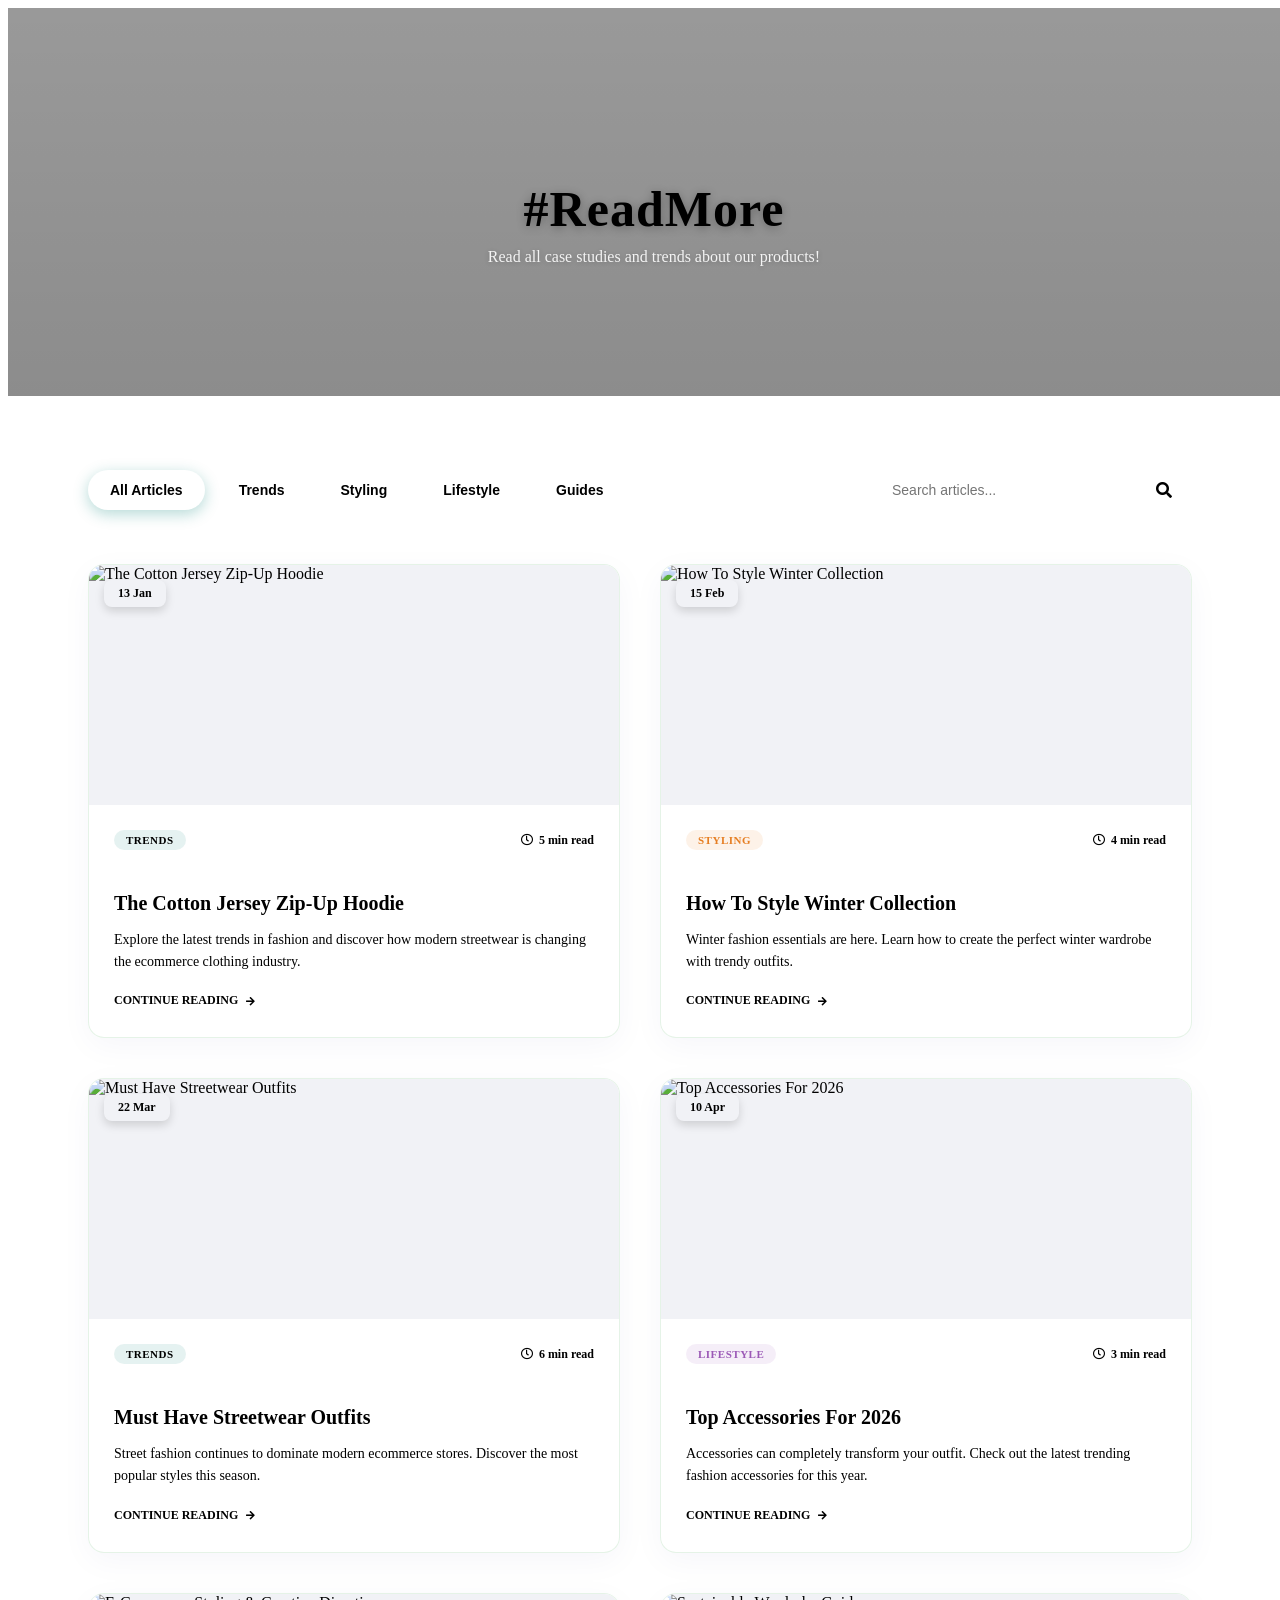
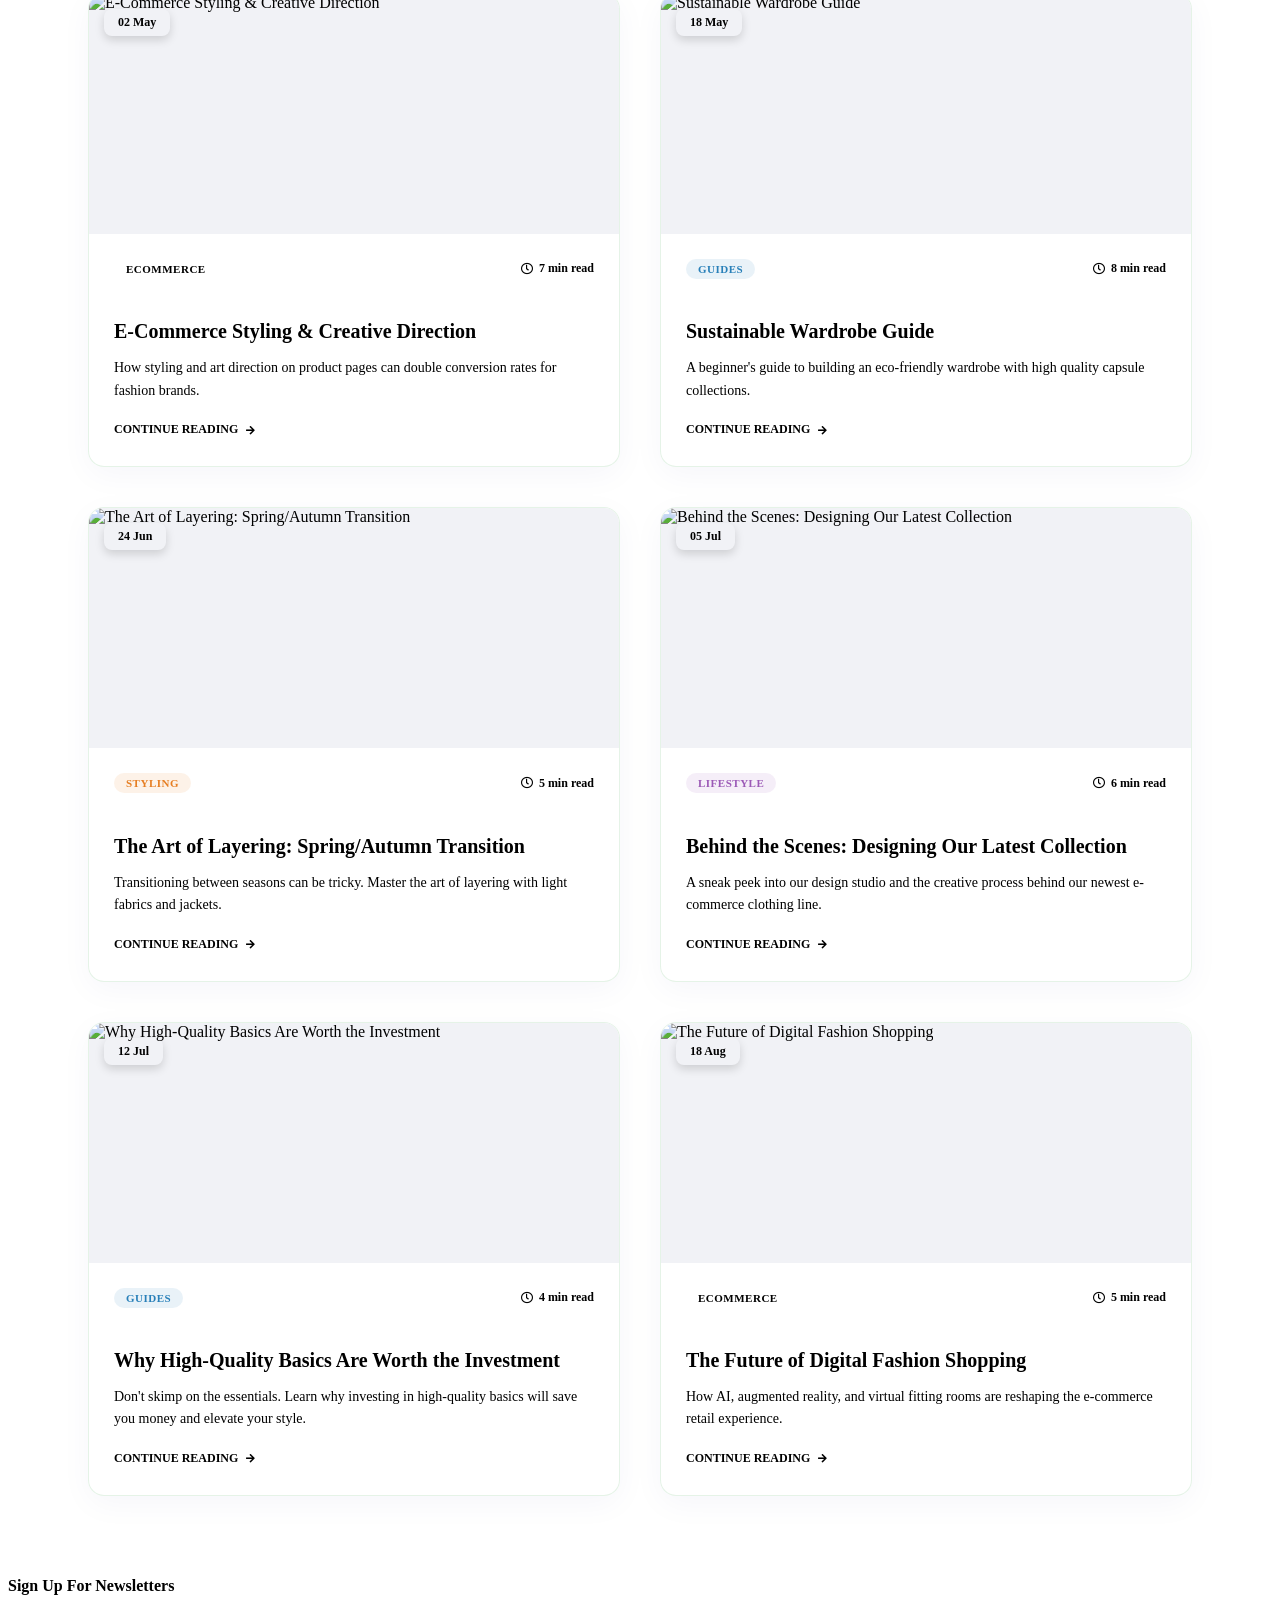
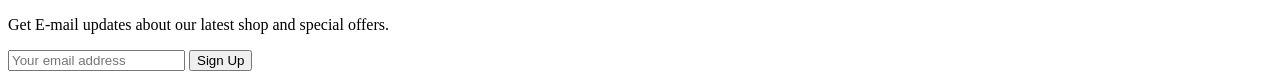
==== frontend/blog.html @ f5eb5921 "Merge pull request #19 feat: implemented blog page functionality" ====
<!DOCTYPE html>
<html lang="en">

<head>

    <meta charset="UTF-8">

    <meta
        name="viewport"
        content="width=device-width, initial-scale=1.0"
    >

    <!-- SEO -->

    <meta
        name="description"
        content="Read fashion trends, ecommerce insights, styling tips, and case studies from AnthropicBots E-Commerce."
    >

    <meta
        name="keywords"
        content="fashion blog, ecommerce blog, style guide, clothing trends"
    >

    <meta
        name="author"
        content="AnthropicBots E-Commerce"
    >

    <title>
        Blog | AnthropicBots E-Commerce
    </title>

    <!-- Favicon -->

    <link
        rel="icon"
        type="image/png"
        href="assets/images/logo.png"
    >

    <!-- Styles -->

    <link
        rel="stylesheet"
        href="styles/base.css"
    >

    <link
        rel="stylesheet"
        href="styles/layout.css"
    >

    <link
        rel="stylesheet"
        href="styles/components.css"
    >

    <link
        rel="stylesheet"
        href="styles/hero.css"
    >

    <link
        rel="stylesheet"
        href="styles/product-card.css"
    >

    <link
        rel="stylesheet"
        href="styles/style.css"
    >

    <link
        rel="stylesheet"
        href="styles/blog.css"
    >

    <!-- Icons -->

    <link
        rel="stylesheet"
        href="https://pro.fontawesome.com/releases/v5.10.0/css/all.css"
    >

</head>

<body>

    <!-- Navbar -->
    <div id="navbar"></div>

    <!-- Blog Header -->
    <section id="blog-header">
        <h1>#ReadMore</h1>
        <p>Read all case studies and trends about our products!</p>
    </section>

    <!-- Blog Controls -->
    <section id="blog-controls" class="section-p1">
        <div class="controls-wrapper">
            <div class="category-tabs" id="category-tabs">
                <button class="category-btn active" data-category="all">All Articles</button>
                <button class="category-btn" data-category="trends">Trends</button>
                <button class="category-btn" data-category="styling">Styling</button>
                <button class="category-btn" data-category="lifestyle">Lifestyle</button>
                <button class="category-btn" data-category="guides">Guides</button>
            </div>
            <div class="search-box">
                <input type="text" id="blog-search" placeholder="Search articles...">
                <i class="fas fa-search search-icon"></i>
            </div>
        </div>
    </section>

    <!-- Blog Section -->
    <section id="blog" class="section-p1">
        <div class="blog-grid" id="blog-grid">
            <!-- Fallback static posts for SEO (also rendered dynamically via JS) -->
            <div class="blog-card" data-id="1">
                <div class="blog-img">
                    <img src="assets/images/b19.jpg" alt="Fashion Trends" loading="lazy">
                    <span class="blog-date">13 Jan</span>
                </div>
                <div class="blog-details">
                    <div class="blog-meta">
                        <span class="category-tag trends">Trends</span>
                        <span class="read-time"><i class="far fa-clock"></i> 5 min read</span>
                    </div>
                    <h4>The Cotton Jersey Zip-Up Hoodie</h4>
                    <p>Explore the latest trends in fashion and discover how modern streetwear is changing the ecommerce clothing industry.</p>
                    <button class="read-more-btn" data-id="1" aria-label="Continue reading The Cotton Jersey Zip-Up Hoodie">
                        CONTINUE READING <i class="fas fa-arrow-right"></i>
                    </button>
                </div>
            </div>

            <div class="blog-card" data-id="2">
                <div class="blog-img">
                    <img src="assets/images/b4.jpg" alt="Winter Collection" loading="lazy">
                    <span class="blog-date">15 Feb</span>
                </div>
                <div class="blog-details">
                    <div class="blog-meta">
                        <span class="category-tag styling">Styling</span>
                        <span class="read-time"><i class="far fa-clock"></i> 4 min read</span>
                    </div>
                    <h4>How To Style Winter Collection</h4>
                    <p>Winter fashion essentials are here. Learn how to create the perfect winter wardrobe with trendy outfits.</p>
                    <button class="read-more-btn" data-id="2" aria-label="Continue reading How To Style Winter Collection">
                        CONTINUE READING <i class="fas fa-arrow-right"></i>
                    </button>
                </div>
            </div>

            <div class="blog-card" data-id="3">
                <div class="blog-img">
                    <img src="assets/images/b18.jpg" alt="Street Style" loading="lazy">
                    <span class="blog-date">22 Mar</span>
                </div>
                <div class="blog-details">
                    <div class="blog-meta">
                        <span class="category-tag trends">Trends</span>
                        <span class="read-time"><i class="far fa-clock"></i> 6 min read</span>
                    </div>
                    <h4>Must Have Streetwear Outfits</h4>
                    <p>Street fashion continues to dominate modern ecommerce stores. Discover the most popular styles this season.</p>
                    <button class="read-more-btn" data-id="3" aria-label="Continue reading Must Have Streetwear Outfits">
                        CONTINUE READING <i class="fas fa-arrow-right"></i>
                    </button>
                </div>
            </div>

            <div class="blog-card" data-id="4">
                <div class="blog-img">
                    <img src="assets/images/b7.jpg" alt="Fashion Accessories" loading="lazy">
                    <span class="blog-date">10 Apr</span>
                </div>
                <div class="blog-details">
                    <div class="blog-meta">
                        <span class="category-tag lifestyle">Lifestyle</span>
                        <span class="read-time"><i class="far fa-clock"></i> 3 min read</span>
                    </div>
                    <h4>Top Accessories For 2026</h4>
                    <p>Accessories can completely transform your outfit. Check out the latest trending fashion accessories for this year.</p>
                    <button class="read-more-btn" data-id="4" aria-label="Continue reading Top Accessories For 2026">
                        CONTINUE READING <i class="fas fa-arrow-right"></i>
                    </button>
                </div>
            </div>
        </div>
    </section>



    <!-- Newsletter -->
    <section id="newsletter" class="section-p1 section-m1">
        <div class="newstext">
            <h4>Sign Up For Newsletters</h4>
            <p>Get E-mail updates about our latest shop and <span>special offers.</span></p>
        </div>
        <div class="form">
            <input type="email" id="newsletter-email" placeholder="Your email address">
            <button class="normal" id="newsletter-btn">Sign Up</button>
        </div>
    </section>

    <!-- Blog Modal Overlay -->
    <div id="blog-modal" class="blog-modal-overlay">
        <div class="blog-modal-content">
            <button class="blog-modal-close" id="blog-modal-close" aria-label="Close modal">
                <i class="fas fa-times"></i>
            </button>
            <div class="blog-modal-body" id="blog-modal-body">
                <!-- dynamic content injected here -->
            </div>
        </div>
    </div>

    <!-- Footer -->
    <div id="footer"></div>

    <!-- Core Scripts -->
    <script defer src="scripts/config.js"></script>
    <script defer src="scripts/toast.js"></script>
    <script defer src="scripts/utils.js"></script>
    <script defer src="scripts/auth.js"></script>
    <script defer src="scripts/script.js"></script>
    <script defer src="scripts/components.js"></script>

    <!-- Blog Script -->
    <script defer src="scripts/blog.js"></script>
</body>
</html>
---- frontend/styles/blog.css ----
/* BLOG PAGE STYLES */

#blog-header {
    background-image: linear-gradient(rgba(0, 0, 0, 0.4), rgba(0, 0, 0, 0.45)), url('../assets/images/banner.png');
    width: 100%;
    height: 40vh;
    background-size: cover;
    background-position: center;
    text-align: center;
    display: flex;
    justify-content: center;
    flex-direction: column;
    padding: 14px;
}

#blog-header h1 {
    color: var(--white);
    font-size: 50px;
    font-weight: 800;
    letter-spacing: 1px;
    margin-bottom: 10px;
    text-shadow: 0 2px 10px rgba(0, 0, 0, 0.3);
}

#blog-header p {
    color: rgba(255, 255, 255, 0.9);
    font-size: 16px;
    font-weight: 500;
    text-shadow: 0 1px 5px rgba(0, 0, 0, 0.2);
    margin: 0;
}

/* Controls: Search and Filter Tabs */
#blog-controls {
    padding: 60px 80px 20px 80px;
}

.controls-wrapper {
    display: flex;
    justify-content: space-between;
    align-items: center;
    max-width: 1200px;
    margin: 0 auto;
    gap: 30px;
    flex-wrap: wrap;
}

.category-tabs {
    display: flex;
    gap: 12px;
    flex-wrap: wrap;
}

.category-btn {
    padding: 10px 22px;
    border-radius: 30px;
    border: 1px solid var(--border-light);
    background: rgba(255, 255, 255, 0.5);
    font-size: 14px;
    font-weight: 600;
    cursor: pointer;
    color: var(--text-light);
    transition: all 0.3s cubic-bezier(0.25, 0.8, 0.25, 1);
    min-height: 40px;
}

.category-btn:hover {
    border-color: var(--primary-color);
    color: var(--primary-color);
    transform: translateY(-2px);
    background: rgba(8, 129, 120, 0.03);
}

.category-btn.active {
    background: var(--primary-color);
    color: var(--white);
    border-color: var(--primary-color);
    box-shadow: 0 4px 15px rgba(8, 129, 120, 0.3);
}

.search-box {
    position: relative;
    width: 320px;
    max-width: 100%;
}

.search-box input {
    width: 100%;
    padding: 12px 45px 12px 20px;
    border-radius: 30px;
    border: 1px solid var(--border-light);
    font-weight: 500;
    font-size: 14px;
    background: rgba(255, 255, 255, 0.8);
    backdrop-filter: blur(10px);
    color: var(--text-dark);
    transition: all 0.3s ease;
    min-height: 44px;
}

.search-box input:focus {
    border-color: var(--primary-color);
    box-shadow: 0 0 12px rgba(8, 129, 120, 0.15);
    outline: none;
    background: var(--white);
}

.search-icon {
    position: absolute;
    right: 20px;
    top: 50%;
    transform: translateY(-50%);
    color: var(--text-light);
    pointer-events: none;
    transition: color 0.3s ease;
}

.search-box input:focus + .search-icon {
    color: var(--primary-color);
}

/* Blog Grid */
#blog {
    padding: 20px 80px 60px 80px;
}

.blog-grid {
    display: grid;
    grid-template-columns: repeat(auto-fill, minmax(350px, 1fr));
    gap: 40px;
    max-width: 1200px;
    margin: 0 auto;
}

/* Glassmorphic Blog Cards */
.blog-card {
    background: rgba(255, 255, 255, 0.7);
    border: 1px solid rgba(204, 231, 208, 0.5);
    backdrop-filter: blur(12px);
    -webkit-backdrop-filter: blur(12px);
    border-radius: 16px;
    overflow: hidden;
    box-shadow: 0 8px 32px rgba(31, 38, 135, 0.04);
    display: flex;
    flex-direction: column;
    transition: all 0.4s cubic-bezier(0.165, 0.84, 0.44, 1);
}

.blog-card:hover {
    transform: translateY(-8px);
    box-shadow: 0 20px 40px rgba(8, 129, 120, 0.08);
    border-color: rgba(8, 129, 120, 0.3);
}

.blog-img {
    position: relative;
    height: 240px;
    overflow: hidden;
    background-color: #f1f2f6;
}

.blog-img img {
    width: 100%;
    height: 100%;
    object-fit: cover;
    transition: transform 0.6s cubic-bezier(0.165, 0.84, 0.44, 1);
}

.blog-card:hover .blog-img img {
    transform: scale(1.06);
}

.blog-date {
    position: absolute;
    top: 15px;
    left: 15px;
    background: var(--primary-color);
    color: var(--white);
    padding: 6px 14px;
    border-radius: 8px;
    font-weight: 700;
    font-size: 12px;
    box-shadow: 0 4px 10px rgba(0, 0, 0, 0.15);
    z-index: 2;
}

.blog-details {
    padding: 25px;
    display: flex;
    flex-direction: column;
    flex-grow: 1;
}

.blog-meta {
    display: flex;
    justify-content: space-between;
    align-items: center;
    margin-bottom: 12px;
}

.category-tag {
    text-transform: uppercase;
    font-weight: 800;
    font-size: 11px;
    padding: 4px 12px;
    border-radius: 20px;
    letter-spacing: 0.5px;
}

.category-tag.trends {
    color: var(--primary-color);
    background: rgba(8, 129, 120, 0.1);
}

.category-tag.styling {
    color: #e67e22;
    background: rgba(230, 126, 34, 0.1);
}

.category-tag.lifestyle {
    color: #9b59b6;
    background: rgba(155, 89, 182, 0.1);
}

.category-tag.guides {
    color: #2980b9;
    background: rgba(41, 128, 185, 0.1);
}

.read-time {
    color: var(--text-light);
    font-weight: 600;
    font-size: 12px;
    display: flex;
    align-items: center;
    gap: 6px;
}

.blog-card h4 {
    font-size: 20px;
    font-weight: 700;
    color: var(--text-dark);
    margin-bottom: 12px;
    line-height: 1.4;
    transition: color 0.3s ease;
}

.blog-card:hover h4 {
    color: var(--primary-color);
}

.blog-card p {
    font-size: 14px;
    color: var(--text-light);
    line-height: 1.6;
    margin: 0 0 20px;
    display: -webkit-box;
    -webkit-line-clamp: 3;
    -webkit-box-orient: vertical;
    overflow: hidden;
    flex-grow: 1;
}

.read-more-btn {
    font-size: 12px;
    font-weight: 700;
    color: var(--text-dark);
    text-decoration: none;
    display: inline-flex;
    align-items: center;
    gap: 8px;
    border: none;
    background: none;
    font-family: inherit;
    border-bottom: 2px solid transparent;
    width: fit-content;
    padding: 0 0 2px 0;
    transition: all 0.3s ease;
    margin-top: auto;
    cursor: pointer;
}

.read-more-btn i {
    font-size: 10px;
    transition: transform 0.3s ease;
}

.read-more-btn:hover {
    color: var(--primary-color);
    border-bottom-color: var(--primary-color);
}

.read-more-btn:hover i {
    transform: translateX(5px);
}

/* Pagination Section */
#pagination {
    text-align: center;
    padding: 30px 80px 60px 80px;
}

#pagination a {
    text-decoration: none;
    background-color: var(--white);
    border: 1px solid var(--border-light);
    padding: 12px 18px;
    border-radius: 8px;
    color: var(--text-dark);
    font-weight: 700;
    margin: 0 4px;
    transition: all 0.3s ease;
    display: inline-flex;
    align-items: center;
    justify-content: center;
    min-height: 44px;
}

#pagination a:hover {
    background-color: var(--primary-color);
    color: var(--white);
    border-color: var(--primary-color);
    transform: translateY(-2px);
    box-shadow: 0 4px 12px rgba(8, 129, 120, 0.2);
}

#pagination a.active {
    background-color: var(--primary-color);
    color: var(--white);
    border-color: var(--primary-color);
    box-shadow: 0 4px 12px rgba(8, 129, 120, 0.25);
}

/* Modal Overlay and Content styling */
.blog-modal-overlay {
    position: fixed;
    top: 0;
    left: 0;
    width: 100%;
    height: 100%;
    background: rgba(15, 23, 42, 0.6);
    backdrop-filter: blur(8px);
    -webkit-backdrop-filter: blur(8px);
    display: flex;
    align-items: center;
    justify-content: center;
    z-index: 1000;
    opacity: 0;
    pointer-events: none;
    transition: opacity 0.4s cubic-bezier(0.25, 0.8, 0.25, 1);
}

.blog-modal-overlay.active {
    opacity: 1;
    pointer-events: auto;
}

.blog-modal-content {
    background: rgba(255, 255, 255, 0.98);
    border: 1px solid rgba(255, 255, 255, 0.8);
    box-shadow: 0 25px 60px -10px rgba(0, 0, 0, 0.2);
    width: 90%;
    max-width: 800px;
    max-height: 85vh;
    border-radius: 24px;
    overflow-y: auto;
    position: relative;
    transform: scale(0.9) translateY(40px);
    transition: transform 0.4s cubic-bezier(0.165, 0.84, 0.44, 1);
    scrollbar-width: thin;
    scrollbar-color: var(--primary-color) rgba(0, 0, 0, 0.05);
}

.blog-modal-overlay.active .blog-modal-content {
    transform: scale(1) translateY(0);
}

.blog-modal-close {
    position: absolute;
    top: 20px;
    right: 20px;
    width: 44px;
    height: 44px;
    border-radius: 50%;
    background: rgba(241, 242, 246, 0.9);
    border: none;
    font-size: 16px;
    color: var(--text-dark);
    cursor: pointer;
    display: flex;
    align-items: center;
    justify-content: center;
    z-index: 10;
    transition: all 0.3s cubic-bezier(0.25, 0.8, 0.25, 1);
}

.blog-modal-close:hover {
    background: #ff7675;
    color: var(--white);
    transform: rotate(90deg);
    box-shadow: 0 6px 15px rgba(255, 118, 117, 0.35);
}

.blog-modal-body {
    padding: 40px;
}

.modal-hero-img {
    width: 100%;
    height: 380px;
    object-fit: cover;
    border-radius: 16px;
    margin-bottom: 25px;
    box-shadow: 0 8px 24px rgba(0, 0, 0, 0.06);
}

.modal-meta {
    display: flex;
    gap: 15px;
    align-items: center;
    font-size: 13px;
    color: var(--text-light);
    margin-bottom: 15px;
    font-weight: 600;
}

.modal-title {
    font-size: 32px;
    font-weight: 800;
    color: var(--text-dark);
    margin-bottom: 20px;
    line-height: 1.35;
}

.modal-author-info {
    display: flex;
    align-items: center;
    gap: 12px;
    padding: 18px 0;
    border-top: 1px solid var(--border-light);
    border-bottom: 1px solid var(--border-light);
    margin-bottom: 25px;
}

.author-avatar {
    width: 48px;
    height: 48px;
    border-radius: 50%;
    object-fit: cover;
    background: var(--bg-light);
    box-shadow: 0 2px 5px rgba(0,0,0,0.1);
}

.author-details {
    display: flex;
    flex-direction: column;
}

.author-name {
    font-weight: 700;
    color: var(--text-dark);
    font-size: 15px;
}

.author-title {
    font-size: 13px;
    color: var(--text-light);
    font-weight: 500;
}

.modal-text {
    font-size: 16px;
    color: var(--text-light);
    line-height: 1.85;
}

.modal-text p {
    margin-bottom: 20px;
}

.modal-share {
    display: flex;
    gap: 12px;
    align-items: center;
    margin-top: 35px;
    padding-top: 20px;
    border-top: 1px dashed var(--border-light);
}

.modal-share span {
    font-size: 14px;
    font-weight: 700;
    color: var(--text-dark);
    margin-right: 5px;
}

.share-btn {
    width: 36px;
    height: 36px;
    border-radius: 50%;
    display: flex;
    align-items: center;
    justify-content: center;
    background: rgba(227, 230, 243, 0.6);
    color: var(--text-light);
    border: none;
    cursor: pointer;
    transition: all 0.3s ease;
    font-size: 14px;
}

.share-btn:hover {
    background: var(--primary-color);
    color: var(--white);
    transform: translateY(-3px) scale(1.05);
    box-shadow: 0 4px 10px rgba(8, 129, 120, 0.25);
}

/* No Results placeholder */
.no-results {
    text-align: center;
    padding: 60px 20px;
    grid-column: 1 / -1;
    display: flex;
    flex-direction: column;
    align-items: center;
    justify-content: center;
    gap: 15px;
    animation: fadeIn 0.4s ease;
}

.no-results i {
    font-size: 56px;
    color: #a4b0be;
    margin-bottom: 5px;
}

.no-results p {
    font-size: 18px;
    color: var(--text-light);
    font-weight: 600;
    margin: 0;
}

.no-results button {
    padding: 10px 24px;
    background: var(--primary-color);
    color: var(--white);
    border: none;
    border-radius: 20px;
    cursor: pointer;
    font-weight: 700;
    font-size: 14px;
    transition: all 0.3s ease;
    box-shadow: 0 4px 10px rgba(8, 129, 120, 0.2);
}

.no-results button:hover {
    background: var(--primary-hover);
    transform: translateY(-2px);
    box-shadow: 0 6px 15px rgba(8, 129, 120, 0.3);
}

/* Animations */
@keyframes fadeIn {
    from {
        opacity: 0;
        transform: translateY(10px);
    }
    to {
        opacity: 1;
        transform: translateY(0);
    }
}

/* Responsive Breakpoints */
@media (max-width: 991px) {
    #blog-controls {
        padding: 40px 40px 10px 40px;
    }
    #blog {
        padding: 10px 40px 40px 40px;
    }
    .blog-grid {
        grid-template-columns: repeat(auto-fill, minmax(300px, 1fr));
        gap: 30px;
    }
    .modal-hero-img {
        height: 280px;
    }
}

@media (max-width: 767px) {
    #blog-header h1 {
        font-size: 38px;
    }
    #blog-controls {
        padding: 30px 20px 10px 20px;
    }
    .controls-wrapper {
        flex-direction: column-reverse;
        align-items: stretch;
        gap: 20px;
    }
    .search-box {
        width: 100%;
    }
    .category-tabs {
        justify-content: flex-start;
        overflow-x: auto;
        padding-bottom: 8px;
        flex-wrap: nowrap;
        scrollbar-width: none; /* Hide scrollbar for clean tab look */
        -ms-overflow-style: none;
    }
    .category-tabs::-webkit-scrollbar {
        display: none;
    }
    .category-btn {
        flex-shrink: 0;
    }
    #blog {
        padding: 10px 20px 30px 20px;
    }
    .blog-grid {
        grid-template-columns: 1fr;
        gap: 25px;
    }
    .blog-modal-body {
        padding: 25px 20px;
    }
    .modal-hero-img {
        height: 200px;
    }
    .modal-title {
        font-size: 24px;
    }
}
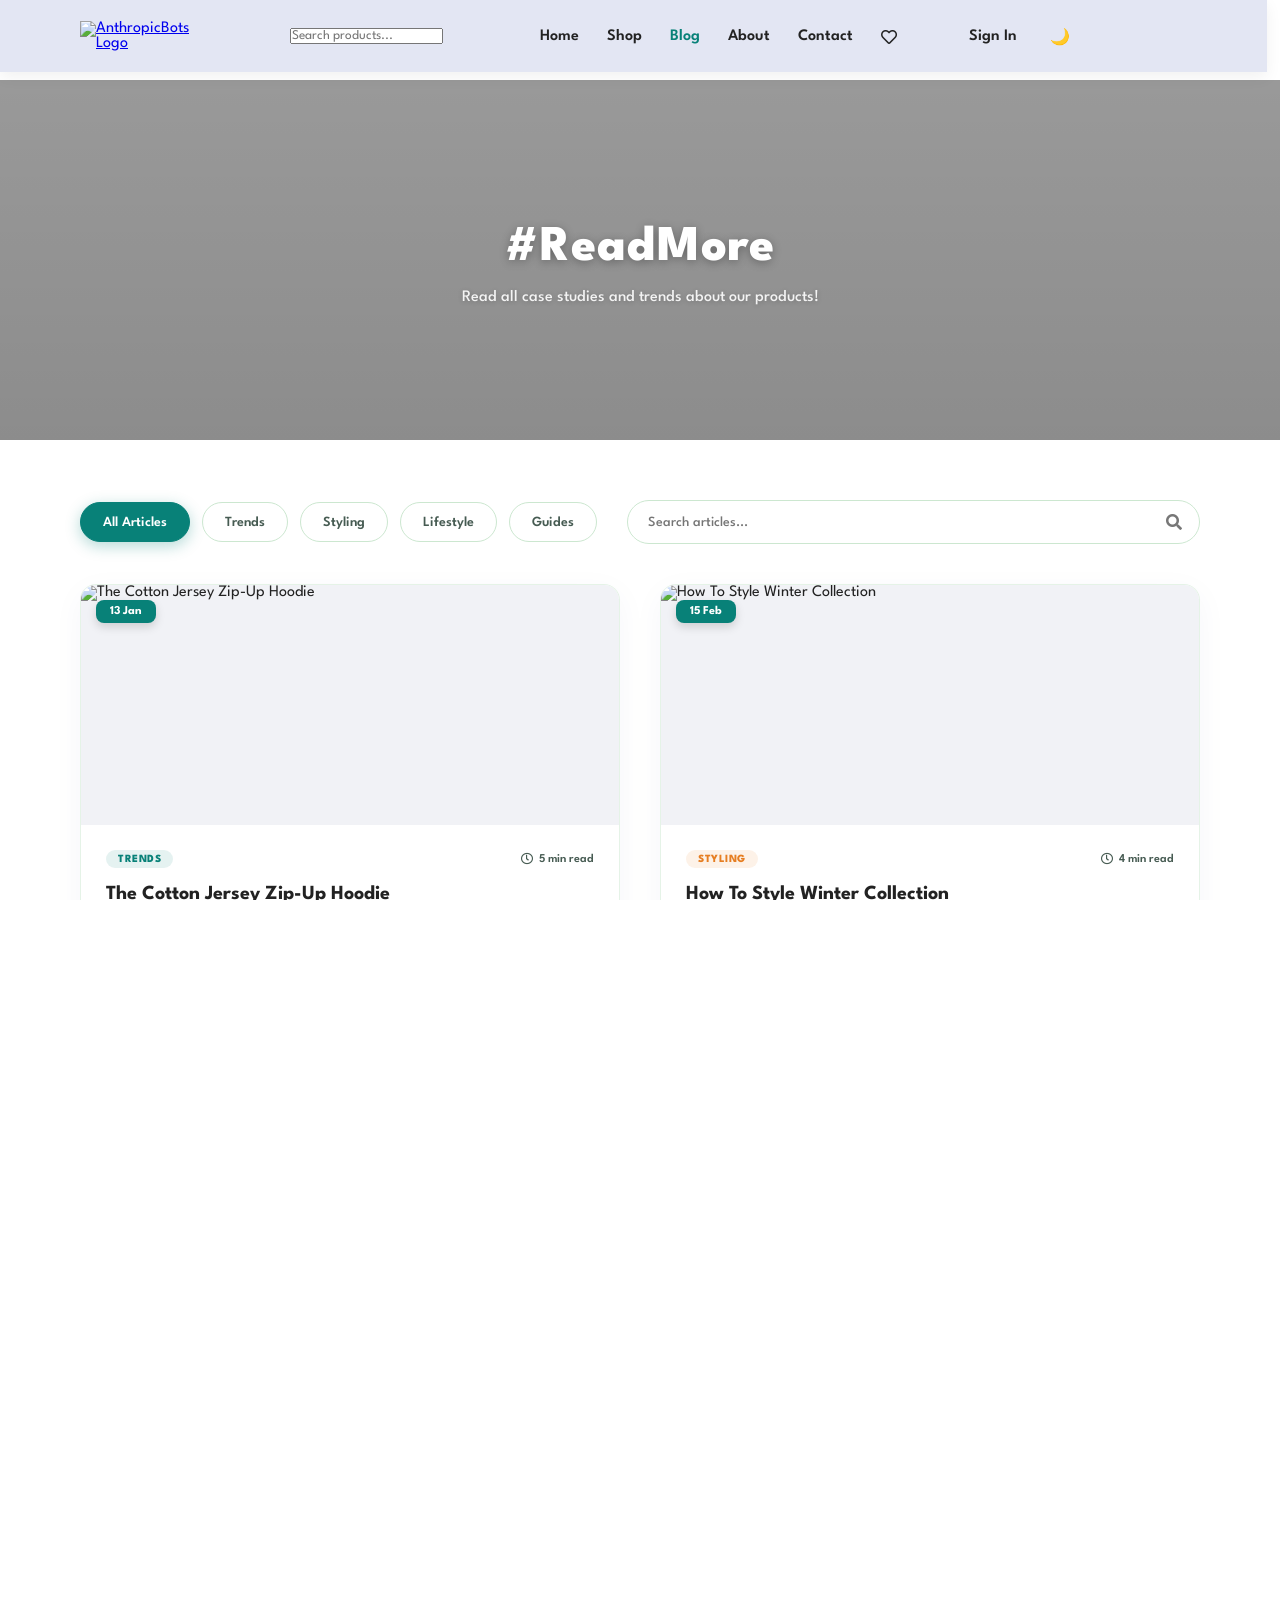
==== commit 0d6b419f: "Merge branch 'main' into feature/collection-banners-pages" ====
--- a/frontend/blog.html
+++ b/frontend/blog.html
@@ -12,6 +12,7 @@
 
     <!-- SEO -->
 
+    <link rel="canonical" href="https://www.bhuvansh.xyz/blog.html">
     <meta
         name="description"
         content="Read fashion trends, ecommerce insights, styling tips, and case studies from AnthropicBots E-Commerce."
@@ -69,6 +70,11 @@
     <link
         rel="stylesheet"
         href="styles/style.css"
+    >
+
+    <link
+        rel="stylesheet"
+        href="styles/back-to-top.css"
     >
 
     <link
@@ -199,10 +205,10 @@
             <h4>Sign Up For Newsletters</h4>
             <p>Get E-mail updates about our latest shop and <span>special offers.</span></p>
         </div>
-        <div class="form">
+        <form class="form">
             <input type="email" id="newsletter-email" placeholder="Your email address">
-            <button class="normal" id="newsletter-btn">Sign Up</button>
-        </div>
+            <button class="normal" id="newsletter-btn" type="submit">Sign Up</button>
+        </form>
     </section>
 
     <!-- Blog Modal Overlay -->
@@ -226,9 +232,14 @@
     <script defer src="scripts/utils.js"></script>
     <script defer src="scripts/auth.js"></script>
     <script defer src="scripts/script.js"></script>
+    <script
+        defer
+        src="scripts/back-to-top.js"
+    ></script>
     <script defer src="scripts/components.js"></script>
 
     <!-- Blog Script -->
     <script defer src="scripts/blog.js"></script>
+    <script defer src="scripts/ui.js"></script>
 </body>
 </html>
--- a/frontend/styles/base.css
+++ b/frontend/styles/base.css
@@ -0,0 +1,347 @@
+@import url('https://fonts.googleapis.com/css2?family=Spartan:wght@100;200;300;400;500;600;700;800;900&display=swap');
+
+:root{
+    --primary-color: #088178;
+    --primary-hover: #066e67;
+    --text-dark: #222;
+    --text-light: #465b52;
+    --bg-light: #E3E6F3;
+    --white: #fff;
+    --border-light: #cce7d0;
+    --shadow-soft: 0 10px 30px rgba(0,0,0,0.12);
+    --transition-fast: 0.3s ease;
+    --dropdown-bg: #ffffff;
+    --card-bg: #ffffff;
+    --faq-bg: #ffffff;
+    --faq-question-bg: #f8f8f8;
+    --border-color: #e1e1e1;
+    --text-heading: #222;
+    --text-body: #555;
+    --input-bg: #ffffff;
+    --container-bg: #ffffff; 
+}
+body.dark-theme {
+    --text-dark: #ffffff;
+    --text-light: #d1d1d1;
+    --bg-light: #1a1a1a;
+    --white: #121212;
+    --dropdown-bg: #1e1e1e;
+    --card-bg: #1e1e1e;
+    --faq-bg: #1e1e1e;
+    --faq-question-bg: #2a2a2a;
+    --border-color: #333;
+    --text-heading: #ffffff;
+    --text-body: #d1d1d1;
+    --input-bg: #1e1e1e;
+    --container-bg: #1e1e1e;
+
+    background-color: #121212;
+    color: #ffffff;
+}
+/* reset */
+*{
+    margin: 0;
+    padding: 0;
+    box-sizing: border-box;
+    font-family: 'Spartan', sans-serif;
+}
+html , body{
+    width: 100%;
+    height: 100%;
+   overflow-x: hidden;
+}
+/* base typography */
+h1{
+    font-size: 50px;
+    line-height: 64px;
+    color: var(--text-dark);
+}
+
+h2{
+    font-size: 46px;
+    line-height: 54px;
+    color: var(--text-dark);
+}
+
+/* added missing heading style */
+h3{
+    font-size: 28px;
+    line-height: 36px;
+    color: var(--text-dark);
+    font-weight: 700;
+}
+
+h4{
+    font-size: 20px;
+    color: var(--text-dark);
+}
+
+h6{
+    font-size: 12px;
+    font-weight: 700;
+}
+
+p{
+    font-size: 16px;
+    color: var(--text-light);
+    margin: 15px 0 20px;
+}
+
+/* layout helpers */
+.section-p1{
+    padding: 40px 80px;
+}
+
+.section-m1{
+    margin: 40px 0;
+}
+
+/* buttons */
+button.normal{
+    font-size: 14px;
+    font-weight: 600;
+    padding: 15px 30px;
+    color: #000;
+    background-color: var(--white);
+    border-radius: 4px;
+    cursor: pointer;
+    border: none;
+    outline: none;
+    transition: var(--transition-fast);
+    min-height: 44px;
+}
+
+button.white{
+    font-size: 13px;
+    font-weight: 600;
+    padding: 11px 18px;
+    color: var(--white);
+    background-color: transparent;
+    cursor: pointer;
+    border: 1px solid var(--white);
+    outline: none;
+    transition: var(--transition-fast);
+    min-height: 44px;
+}
+
+.btn-hover{
+    transition: var(--transition-fast);
+}
+
+.btn-hover:hover{
+    transform: translateY(-2px);
+    box-shadow: var(--shadow-soft);
+}
+
+/* global page styles */
+html{
+    scroll-behavior: smooth;
+}
+
+body{
+    width: 100%;
+    overflow-x: hidden;
+    background: var(--white);
+    color: var(--text-dark);
+    -webkit-font-smoothing: antialiased;
+    padding-top: 80px;
+}
+
+/* accessibility */
+:focus-visible{
+    outline: 2px solid var(--primary-color);
+    outline-offset: 2px;
+}
+
+/* media */
+img{
+    max-width: 100%;
+    display: block;
+    user-select: none;
+}
+
+/* reusable product button styles */
+.pro button{
+    border: 1px solid #ccc;
+    background: var(--white);
+    padding: 6px 12px;
+    cursor: pointer;
+    border-radius: 6px;
+    margin: 4px;
+    transition: var(--transition-fast);
+    min-height: 44px;
+}
+
+.pro button:hover{
+    background: var(--primary-color);
+    color: var(--white);
+}
+
+.pro span{
+    font-weight: 600;
+}
+
+.pro p{
+    margin-top: 10px;
+    font-size: 14px;
+}
+
+/* responsive utilities */
+@media(max-width:1024px){
+    .section-p1{
+        padding: 30px 20px;
+    }
+
+    h1{
+        font-size: 38px;
+        line-height: 46px;
+    }
+
+    h2{
+        font-size: 32px;
+        line-height: 40px;
+    }
+
+    h3{
+        font-size: 24px;
+        line-height: 32px;
+    }
+}
+body.dark-theme {
+    --text-dark: #f8f6f6;
+    --text-light: #d1d1d1;
+    --bg-light: #1a1a1a;
+    --white: #121212;
+
+    background-color: #121212;
+    color: #ffffff;
+}
+body {
+    transition: background-color 0.3s ease,
+                color 0.3s ease;
+}
+.theme-toggle-item button {
+    background: none;
+    border: none;
+    cursor: pointer;
+    font-size: 18px;
+}
+body.dark-theme input,
+body.dark-theme textarea,
+body.dark-theme select {
+    background-color: #1e1e1e;
+    color: #ffffff;
+    border: 1px solid #444;
+}
+
+body.dark-theme label,
+body.dark-theme .form-group,
+body.dark-theme p,
+body.dark-theme a {
+    color: #ffffff;
+}
+body.dark-theme footer {
+    background-color: #1a1a1a;
+    color: #ffffff;
+}
+
+body.dark-theme footer a {
+    color: #d1d1d1;
+}
+
+body.dark-theme footer p,
+body.dark-theme footer h1,
+body.dark-theme footer h2,
+body.dark-theme footer h3,
+body.dark-theme footer h4 {
+    color: #ffffff;
+}
+/* Navbar dark mode */
+body.dark-theme nav,
+body.dark-theme .navbar {
+  background-color: #1a1a1a;
+}
+
+body.dark-theme nav a,
+body.dark-theme .navbar a {
+  color: #e0e0e0;
+}
+
+/* Buttons in dark mode */
+body.dark-theme .btn,
+body.dark-theme button:not(#theme-toggle) {
+  background-color: #088178;
+  color: #ffffff;
+  border: 1px solid #066b63;
+}
+
+body.dark-theme .btn:hover,
+body.dark-theme button:not(#theme-toggle):hover {
+  background-color: #066b63;
+}
+body.dark-theme .order-tracking,
+body.dark-theme .order-card,
+body.dark-theme .order-box,
+body.dark-theme .track-box,
+body.dark-theme .order-content {
+    background-color: #1e1e1e !important;
+    border: 1px solid #333 !important;
+}
+body.dark-theme h3 {
+    color: #ffffff !important;
+}
+body.dark-theme .toast-container,
+body.dark-theme .toast,
+body.dark-theme .toast-item,
+body.dark-theme [class*="toast"] {
+    background-color: #1e1e1e !important;
+    color: #ffffff !important;
+    border: 1px solid #333 !important;
+    box-shadow: 0 4px 12px rgba(0,0,0,0.5) !important;
+}
+
+body.dark-theme .toast-item p,
+body.dark-theme .toast-item span,
+body.dark-theme .toast p,
+body.dark-theme .toast span {
+    color: #ffffff !important;
+}
+body.dark-theme #product1 h2,
+body.dark-theme #new-arrivals h2,
+body.dark-theme #recently-viewed h2 {
+    color: #ffffff !important;
+}
+body.dark-theme #blog-header h3 {
+    color: #ffffff !important;
+}
+body.dark-theme #blog-header h1,
+body.dark-theme #blog-header p {
+    color: #ffffff !important;
+}
+#about-app h1 a {
+    color: #1a73e8 !important;
+    text-decoration: underline;
+}
+
+body.dark-theme #about-app h1 a {
+    color: #5b9cf6 !important;
+}
+/* Dropdown button override - must be after button rule */
+body.dark-theme #profile-dropdown button {
+    background-color: transparent !important;
+    color: #ffffff !important;
+    border: none !important;
+    box-shadow: none !important;
+}
+
+body.dark-theme #profile-dropdown button:hover {
+    background-color: #2a2a2a !important;
+    color: #ffffff !important;
+    border: none !important;
+}
+
+body.dark-theme #profile-dropdown {
+    background-color: #1e1e1e !important;
+    border: 1px solid #333 !important;
+    box-shadow: 0 4px 20px rgba(0, 0, 0, 0.6) !important;
+}
--- a/frontend/styles/layout.css
+++ b/frontend/styles/layout.css
@@ -0,0 +1,256 @@
+/* =============================
+containers
+============================= */
+.container{
+    width: 100%;
+    max-width: 1400px;
+    margin: 0 auto;
+    padding: 0 20px;
+}
+
+/* =============================
+flex utilities
+============================= */
+.flex{
+    display: flex;
+}
+
+.flex-center{
+    display: flex;
+    align-items: center;
+    justify-content: center;
+}
+
+.flex-between{
+    display: flex;
+    align-items: center;
+    justify-content: space-between;
+}
+
+.flex-column{
+    display: flex;
+    flex-direction: column;
+}
+
+/* =============================
+grid utilities
+============================= */
+.grid{
+    display: grid;
+}
+
+.grid-2{
+    display: grid;
+    grid-template-columns:
+        repeat(2, 1fr);
+    gap: 24px;
+}
+
+.grid-3{
+    display: grid;
+    grid-template-columns:
+        repeat(3, 1fr);
+    gap: 24px;
+}
+
+.grid-4{
+    display: grid;
+    grid-template-columns:
+        repeat(4, 1fr);
+    gap: 24px;
+}
+
+/* =============================
+spacing utilities
+============================= */
+.mt-1{
+    margin-top: 10px;
+}
+
+.mt-2{
+    margin-top: 20px;
+}
+
+.mt-3{
+    margin-top: 30px;
+}
+
+.mt-4{
+    margin-top: 40px;
+}
+
+.mb-1{
+    margin-bottom: 10px;
+}
+
+.mb-2{
+    margin-bottom: 20px;
+}
+
+.mb-3{
+    margin-bottom: 30px;
+}
+
+.mb-4{
+    margin-bottom: 40px;
+}
+
+.py-1{
+    padding-top: 10px;
+    padding-bottom: 10px;
+}
+
+.py-2{
+    padding-top: 20px;
+    padding-bottom: 20px;
+}
+
+.py-3{
+    padding-top: 30px;
+    padding-bottom: 30px;
+}
+
+.py-4{
+    padding-top: 40px;
+    padding-bottom: 40px;
+}
+
+/* =============================
+card utilities
+============================= */
+.card{
+    background: var(--white);
+    border-radius: 16px;
+    box-shadow: var(--shadow-soft);
+    overflow: hidden;
+}
+
+.card-padding{
+    padding: 20px;
+}
+
+/* =============================
+section helpers
+============================= */
+.section-title{
+    text-align: center;
+    margin-bottom: 40px;
+}
+
+.section-title h2{
+    margin-bottom: 12px;
+}
+
+.section-title p{
+    max-width: 700px;
+    margin: 0 auto;
+}
+
+/* =============================
+page wrappers
+============================= */
+.page-wrapper{
+    min-height: 100vh;
+    display: flex;
+    flex-direction: column;
+}
+
+.page-content{
+    flex: 1;
+}
+
+/* =============================
+utility helpers
+============================= */
+.hidden{
+    display: none !important;
+}
+
+.text-center{
+    text-align: center;
+}
+
+.text-left{
+    text-align: left;
+}
+
+.text-right{
+    text-align: right;
+}
+
+.w-100{
+    width: 100%;
+}
+
+.rounded{
+    border-radius: 12px;
+}
+
+.shadow{
+    box-shadow: var(--shadow-soft);
+}
+
+/* =============================
+animations
+============================= */
+.fade-in{
+    animation: fadeIn 0.5s ease;
+}
+
+@keyframes fadeIn{
+
+    from{
+        opacity: 0;
+        transform: translateY(10px);
+    }
+
+    to{
+        opacity: 1;
+        transform: translateY(0);
+    }
+}
+
+/* =============================
+responsive layout
+============================= */
+@media(max-width:1024px){
+    .grid-4{
+        grid-template-columns: repeat(3, 1fr);
+    }
+    
+    .container{
+        padding: 0 40px;
+    }
+}
+
+@media(max-width:799px){
+    .grid-4{
+        grid-template-columns:
+            repeat(2, 1fr);
+    }
+
+    .grid-3{
+        grid-template-columns:
+            repeat(2, 1fr);
+    }
+
+    .section-title{
+        margin-bottom: 30px;
+    }
+}
+
+@media(max-width:477px){
+    .grid-2,
+    .grid-3,
+    .grid-4{
+        grid-template-columns: 1fr;
+    }
+
+    .container{
+        padding: 0 15px;
+    }
+
+    .card-padding{
+        padding: 16px;
+    }
+}
--- a/frontend/styles/components.css
+++ b/frontend/styles/components.css
@@ -0,0 +1,624 @@
+/* HEADER */
+#header {
+    position: fixed;
+    top: 0;
+    left: 0;
+    width: 99%;
+    display: flex;
+    align-items: center;
+    justify-content: space-between;
+    padding: 20px 80px;
+    background: var(--bg-light, #ffffff);
+    box-shadow: 0 5px 15px rgba(0, 0, 0, 0.06);
+    z-index: 999;
+}
+
+
+
+html, body {
+    overflow-x: hidden;
+}
+
+#header .logo {
+    width: 130px;
+    height: auto;
+}
+
+.desktop-nav #navbar-links {
+    display: flex;
+    align-items: center;
+    gap: 28px;
+    list-style: none;
+}
+
+.desktop-nav #navbar-links li {
+    position: relative;
+}
+
+.desktop-nav #navbar-links li a,
+.desktop-nav #navbar-links li button {
+    text-decoration: none;
+    font-size: 16px;
+    font-weight: 600;
+    color: var(--text-dark, #222);
+    transition: color 0.3s ease, transform 0.3s ease, opacity 0.3s ease;
+    background: none;
+    border: none;
+    cursor: pointer;
+}
+
+.desktop-nav #navbar-links li a:hover,
+.desktop-nav #navbar-links li a.active {
+    color: var(--primary-color, #088178);
+}
+
+/* Active underline for current page */
+#navbar-links li a.active::after {
+    width: 100%;
+    height: 2px;
+    background-color: var(--primary-color, #088178);
+}
+
+
+/* Hide Hamburger Button on Desktop */
+#mobile-menu-btn {
+    display: none;
+    flex-direction: column;
+    justify-content: center;
+    align-items: center;
+    width: 32px;
+    height: 32px;
+    background: none;
+    border: none;
+    cursor: pointer;
+    padding: 0;
+    z-index: 10000;
+    transition: opacity 0.3s ease;
+}
+
+#mobile-menu-btn.hidden {
+    opacity: 0;
+    pointer-events: none;
+}
+
+.hamburger-line {
+    width: 24px;
+    height: 2px;
+    background: var(--text-dark, #222);
+    margin: 3px 0;
+    transition: all 0.3s ease;
+    border-radius: 2px;
+}
+
+#mobile-menu-btn:hover .hamburger-line {
+    background: var(--primary-color, #088178);
+}
+
+/* ==================== MOBILE MENU OVERLAY ==================== */
+#mobile-menu-overlay {
+    display: none;
+    position: fixed;
+    top: 0;
+    right: 0;
+    width: 100%;
+    max-width: 400px;
+    height: 100vh;
+    background: linear-gradient(135deg, #ffffff 0%, #f8f9fa 100%);
+    box-shadow: -10px 0 40px rgba(0, 0, 0, 0.15);
+    z-index: 9999;
+    transform: translateX(100%);
+    transition: transform 0.4s cubic-bezier(0.4, 0, 0.2, 1);
+    overflow-y: auto;
+}
+
+#mobile-menu-overlay.active {
+    display: block;
+    transform: translateX(0);
+}
+
+/* Mobile Menu Header */
+.mobile-menu-header {
+    display: flex;
+    align-items: center;
+    justify-content: space-between;
+    padding: 20px 24px;
+    background: #ffffff;
+    border-bottom: 1px solid #e9ecef;
+    position: sticky;
+    top: 0;
+    z-index: 10;
+}
+
+.mobile-logo {
+    width: 120px;
+    height: auto;
+}
+
+    /* Animate mobile menu slide-in smoothly */
+    #navbar-links {
+        will-change: transform;
+        transform: translateX(0);
+        transition: right 0.3s ease, transform 0.3s ease;
+    }
+
+
+    #mobile-menu-btn {
+        display: block;
+    }
+
+#mobile-close-btn:hover {
+    background: #e9ecef;
+    border-color: #ced4da;
+    transform: rotate(90deg);
+}
+
+#mobile-close-btn svg {
+    width: 20px;
+    height: 20px;
+    color: var(--text-dark, #222);
+}
+
+/* Mobile Navigation */
+.mobile-nav {
+    padding: 24px;
+}
+
+.mobile-nav-links {
+    list-style: none;
+    display: flex;
+    flex-direction: column;
+    gap: 8px;
+}
+
+.mobile-link {
+    display: flex;
+    align-items: center;
+    gap: 16px;
+    padding: 16px 20px;
+    text-decoration: none;
+    color: var(--text-dark, #222);
+    font-size: 16px;
+    font-weight: 500;
+    border-radius: 12px;
+    transition: all 0.3s ease;
+    background: #ffffff;
+    border: 1px solid transparent;
+}
+
+.mobile-link:hover {
+    background: linear-gradient(135deg, #088178 0%, #066663 100%);
+    color: #ffffff;
+    transform: translateX(8px);
+    box-shadow: 0 4px 12px rgba(8, 129, 120, 0.2);
+}
+
+.mobile-link i {
+    font-size: 18px;
+    width: 24px;
+    text-align: center;
+}
+
+.mobile-badge {
+    background: var(--primary-color, #088178);
+    color: #ffffff;
+    font-size: 12px;
+    font-weight: 600;
+    padding: 2px 8px;
+    border-radius: 12px;
+    margin-left: auto;
+}
+
+.mobile-divider {
+    height: 1px;
+    background: #e9ecef;
+    margin: 16px 0;
+}
+
+/* ==================== RESPONSIVE (TABLET & MOBILE) ==================== */
+@media (max-width: 1024px) {
+    #header {
+        padding: 16px 24px;
+    }
+    
+    .desktop-nav {
+        display: none;
+    }
+
+    #mobile-menu-btn {
+        display: flex;
+    }
+
+    #mobile-menu-overlay {
+        max-width: 350px;
+    }
+}
+
+@media (max-width: 477px) {
+    #header {
+        padding: 12px 20px;
+    }
+
+    #header .logo {
+        width: 110px;
+    }
+
+    #mobile-menu-overlay {
+        max-width: 100%;
+    }
+
+    .mobile-menu-header {
+        padding: 16px 20px;
+    }
+
+    .mobile-logo {
+        width: 100px;
+    }
+
+    .mobile-nav {
+        padding: 20px;
+    }
+
+    .mobile-link {
+        padding: 14px 16px;
+        font-size: 15px;
+    }
+}
+
+/* CART */
+.cart-link a {
+    display: flex;
+    align-items: center;
+    gap: 6px;
+}
+
+#cart-badge {
+    background: var(--primary-color);
+    color: white;
+    font-size: 12px;
+    border-radius: 50%;
+    padding: 2px 6px;
+}
+
+/* PROFILE DROPDOWN */
+.profile-wrapper {
+    position: relative;
+}
+
+#profile-dropdown {
+    position: absolute;
+    top: 45px;
+    right: 0;
+    min-width: 230px;
+    background: white;
+    border-radius: 12px;
+    box-shadow: var(--shadow-soft);
+    padding: 12px;
+    display: none;
+    flex-direction: column;
+    gap: 8px;
+    z-index: 1000;
+    background: var(--dropdown-bg, white);
+}
+
+/* desktop hover */
+.profile-wrapper:hover #profile-dropdown[data-loggedin="true"] {
+    display: flex;
+}
+
+/* js active dropdown */
+#profile-dropdown.active {
+    display: flex;
+}
+
+#profile-dropdown a,
+#profile-dropdown button {
+    display: flex;
+    align-items: center;
+    gap: 10px;
+    padding: 12px;
+    border-radius: 8px;
+    text-decoration: none;
+    color: var(--text-dark);
+    background: none;
+    border: none;
+    cursor: pointer;
+    transition: var(--transition-fast);
+    font-size: 14px;
+    width: 100%;
+    min-height: 44px;
+    
+}
+
+#profile-dropdown a:hover,
+#profile-dropdown button:hover {
+    background: #f5f5f5;
+    color: var(--primary-color);
+}
+
+/* MOBILE MENU - Removed duplicate, keeping styles above */
+
+/* FOOTER */
+footer {
+    display: flex;
+    flex-wrap: wrap;
+    justify-content: space-between;
+    background: #fafafa;
+    width: 100%;
+    padding: 40px 80px;
+    box-sizing: border-box;
+}
+
+footer .col {
+    display: flex;
+    flex-direction: column;
+    align-items: flex-start;
+    margin-bottom: 20px;
+}
+
+footer .logo {
+    margin-bottom: 30px;
+}
+
+footer h4 {
+    font-size: 14px;
+    padding-bottom: 20px;
+}
+
+footer p {
+    font-size: 13px;
+    margin: 0 0 8px 0;
+}
+
+footer a {
+    font-size: 13px;
+    text-decoration: none;
+    color: var(--text-light);
+    margin-bottom: 10px;
+    transition: var(--transition-fast);
+}
+
+footer .follow {
+    margin-top: 20px;
+}
+
+footer .follow .icon {
+    display: flex;
+    gap: 12px;
+}
+
+footer .follow a {
+    color: var(--text-light);
+    transition: var(--transition-fast);
+}
+
+footer .follow a:hover {
+    color: var(--primary-color);
+}
+
+footer .install .row {
+    display: flex;
+    gap: 10px;
+    margin: 10px 0 15px 0;
+}
+
+footer .install .row img {
+    border: 1px solid var(--primary-color);
+    border-radius: 6px;
+    width: 130px;
+    height: auto;
+}
+
+footer .install > img {
+    margin: 10px 0 15px 0;
+    max-width: 100%;
+    height: auto;
+}
+
+footer a:hover {
+    color: var(--primary-color);
+}
+
+footer .copyright {
+    width: 100%;
+    text-align: center;
+    margin-top: 20px;
+    border-top: 1px solid #e1e1e1;
+    padding-top: 20px;
+}
+
+/* RESPONSIVE */
+@media(max-width:1024px) {
+    #header {
+        padding: 16px 40px;
+    }
+    footer {
+        padding: 40px 40px;
+    }
+
+    .profile-wrapper:hover #profile-dropdown {
+        display: none;
+    }
+}
+
+@media(max-width:477px) {
+    #header {
+        padding: 12px 20px;
+    }
+
+    .logo {
+        width: 110px;
+    }
+
+    footer {
+        text-align: center;
+        padding: 40px 20px;
+    }
+
+    footer .col {
+        align-items: center;
+        width: 100%;
+    }
+
+    footer .install .row {
+        justify-content: center; 
+    }
+}
+
+.nav-profile-image{
+    width: 34px;
+    height: 34px;
+    border-radius: 50%;
+    object-fit: cover;
+    border: 2px solid #088178;
+}
+body.dark-theme #profile-dropdown {
+    background-color: #1e1e1e;
+    color: #ffffff;
+    border: 1px solid #333;
+}
+
+body.dark-theme #profile-dropdown a {
+    color: #ffffff;
+}
+
+body.dark-theme #profile-dropdown a:hover {
+    background-color: #2a2a2a;
+}
+
+body.dark-theme #profile-dropdown button {
+    background-color: transparent;
+    color: #ffffff;
+    border: none;
+}
+body.dark-theme .pro,
+body.dark-theme .product-card,
+body.dark-theme .card {
+  background-color: #1e1e1e;
+  border: 1px solid #2a2a2a;
+  color: #e0e0e0;
+}
+
+body.dark-theme .pro h4,
+body.dark-theme .pro span {
+  color: #e0e0e0;
+}
+/* ===========================
+   DARK MODE FIXES
+=========================== */
+
+/* Header */
+body.dark-theme #header {
+  background: #1a1a1a;
+  box-shadow: 0 5px 15px rgba(0,0,0,0.4);
+}
+
+/* Desktop nav links */
+body.dark-theme .desktop-nav #navbar-links li a,
+body.dark-theme .desktop-nav #navbar-links li button {
+  color: #e0e0e0;
+}
+
+/* Hamburger lines */
+body.dark-theme .hamburger-line {
+  background: #e0e0e0;
+}
+
+/* Mobile menu overlay */
+body.dark-theme #mobile-menu-overlay {
+  background: linear-gradient(135deg, #1a1a1a 0%, #121212 100%);
+}
+
+body.dark-theme .mobile-menu-header {
+  background: #1e1e1e;
+  border-bottom: 1px solid #333;
+}
+
+body.dark-theme .mobile-link {
+  background: #1e1e1e;
+  color: #e0e0e0;
+  border-color: #333;
+}
+
+body.dark-theme #mobile-close-btn {
+  background: #2a2a2a;
+  border-color: #444;
+}
+
+/* Footer */
+body.dark-theme footer {
+  background: #1a1a1a;
+}
+
+body.dark-theme footer .copyright {
+  border-top: 1px solid #333;
+}
+
+/* Feature boxes */
+body.dark-theme #feature .fe-box {
+  background-color: #1e1e1e;
+  border-color: #333;
+}
+
+body.dark-theme #feature .fe-box h6 {
+  color: #ffffff;
+}
+
+/* Newsletter */
+body.dark-theme #newsletter {
+  background-color: #0d0d0d;
+}
+
+body.dark-theme #newsletter input {
+  background-color: #2a2a2a;
+  color: #ffffff;
+}
+/* Explore More button dark fix */
+body.dark-theme #banner button.normal {
+    background-color: #1e1e1e ;
+    color: #ffffff ;
+    border: 1px solid #444 ;
+}
+body.dark-theme #header .logo-text,
+body.dark-theme #header a {
+    color: #39a4d6 ;
+    filter: brightness(0) invert(1);
+}
+body.dark-theme #header .logo {
+    filter: brightness(0) invert(1) sepia(1) saturate(3) hue-rotate(175deg);
+}
+body.dark-theme .desktop-nav #navbar-links li a.active {
+    border-bottom: none ;
+    text-decoration: none ;
+}
+
+body.dark-theme .desktop-nav #navbar-links li a::after,
+body.dark-theme .desktop-nav #navbar-links li a::before {
+    display: none ;
+}
+#theme-toggle {
+    background: none ;
+    border: none ;
+    cursor: pointer ;
+    font-size: 20px ;
+    padding: 5px ;
+    box-shadow: none ;
+}
+body.dark-theme footer .logo {
+    filter: invert(1) ;
+}
+body.dark-theme {
+    --dropdown-bg: #0c0c0c;
+    --shadow-soft: 0 4px 20px rgba(0, 0, 0, 0.6);
+}
+body.dark-theme #profile-dropdown a,
+body.dark-theme #profile-dropdown button{
+    color: #ffffff !important;
+    background-color: transparent !important;
+}
+/* Active nav link */
+#navbar-links a.active {
+    font-weight: 600;
+    color: #088178;
+    border-bottom: 2px solid #088178;
+    padding-bottom: 2px;
+}
--- a/frontend/styles/hero.css
+++ b/frontend/styles/hero.css
@@ -0,0 +1,689 @@
+/* =============================
+hero section
+============================= */
+#hero{
+    position: relative;
+    height: 90vh;
+    width: 100%;
+    padding: 0 80px;
+    display: flex;
+    align-items: center;
+    justify-content: center;
+    overflow: hidden;
+}
+
+#hero-slider{
+    position: absolute;
+    inset: 0;
+    z-index: 0;
+}
+
+#hero-slider .hero-slide{
+    position: absolute;
+    inset: 0;
+    width: 100%;
+    height: 100%;
+    object-fit: cover;
+    object-position: top 25% right 0;
+    opacity: 0;
+    transform: scale(1.02);
+    transition: opacity 1s ease, transform 1s ease;
+    will-change: opacity, transform;
+}
+
+#hero-slider .hero-slide.is-active{
+    opacity: 1;
+    transform: scale(1);
+}
+
+/* overlay to improve text contrast */
+#hero::before{
+    content: '';
+    position: absolute;
+    inset: 0;
+    background: rgba(4, 30, 66, 0.35);
+    z-index: 1;
+    pointer-events: none;
+}
+
+#hero-content{
+    position: relative;
+    z-index: 2;
+    display: flex;
+    flex-direction: column;
+    align-items: flex-start;
+    justify-content: center;
+    padding: 0;
+    max-width: 700px;
+}
+
+#herotexts{
+    height:90vh;
+    width:40%;
+    display:flex;
+    flex-direction: column;
+    justify-content: center;
+    flex-wrap:wrap;
+}
+#hero h2{
+    font-size:2.5rem;
+    margin-bottom: 10px;
+    line-height: 1;
+}
+
+#hero h1{
+    color: var(--primary-color);
+}
+body.dark-theme #hero h1 {
+    color: #5ef0fa !important;
+}
+
+#hero button{
+    background-image: url("../assets/images/button.png");
+    background-color: transparent;
+    color: var(--primary-color);
+    border: 0;
+    padding: 14px 80px 14px 65px;
+    background-repeat: no-repeat;
+    cursor: pointer;
+    font-weight: 700;
+    font-size: 15px;
+    transition: var(--transition-fast);
+}
+
+#hero button:hover{
+    transform: translateY(-2px);
+}
+
+/* Subtle premium zoom on hero image load */
+#hero-slider .hero-slide.is-active{
+    animation: zoomInSlight 0.7s ease-out both;
+}
+
+
+/* =============================
+feature section
+============================= */
+#feature{
+    display: flex;
+    align-items: center;
+    justify-content: space-between;
+    flex-wrap: wrap;
+}
+
+#feature .fe-box{
+    width: 180px;
+    text-align: center;
+    padding: 25px 15px;
+    box-shadow: var(--shadow-soft);
+    border: 1px solid #cce7d0;
+    border-radius: 12px;
+    margin: 15px 0;
+    transition: var(--transition-fast);
+    background: var(--white);
+}
+
+#feature .fe-box:hover{
+    transform: translateY(-10px) scale(1.03);
+    box-shadow: 0 22px 50px rgba(0,0,0,0.22);
+}
+
+#feature .fe-box img{
+    width: 100%;
+    margin-bottom: 10px;
+}
+
+#feature .fe-box h6{
+    display: inline-block;
+    padding: 9px 8px 6px;
+    line-height: 1;
+    border-radius: 4px;
+    color: var(--primary-color);
+    background-color: #fddde4;
+}
+
+#feature .fe-box:nth-child(2) h6{
+    background-color: #cdebbc;
+}
+
+#feature .fe-box:nth-child(3) h6{
+    background-color: #d1e8f2;
+}
+
+#feature .fe-box:nth-child(4) h6{
+    background-color: #cdd4f8;
+}
+
+#feature .fe-box:nth-child(5) h6{
+    background-color: #f6dbf6;
+}
+
+#feature .fe-box:nth-child(6) h6{
+    background-color: #fff2e5;
+}
+
+/* =============================
+banner
+============================= */
+#banner{
+    display: flex;
+    flex-direction: column;
+    justify-content: flex-end;
+    align-items: center;
+    text-align: center;
+    background-image: url("../assets/images/banner.png");
+    width: 100%;
+    height: 40vh;
+    background-size: cover;
+    background-position: center;
+    padding-bottom: 30px;
+    box-sizing: border-box;
+}
+
+#banner h4{
+    color: var(--white);
+    font-size: 16px;
+}
+
+#banner h2{
+    color: var(--white);
+    font-size: 30px;
+    padding: 10px 0;
+}
+
+#banner h2 span{
+    color: #ef3636;
+}
+
+#banner button:hover{
+    background: var(--primary-color);
+    color: var(--white);
+}
+/* ==================================================== */
+/* Styling for men and women banner  */
+/* ========================================================= */
+#collection{
+    display: flex;
+    justify-content: space-between;
+    flex-wrap: wrap;
+    padding: 0 80px;
+    margin-top: -10px;
+    margin-bottom: 40px;
+}
+#collection .collection-link {
+    width: 48%;
+    text-decoration: none;
+}
+#collection .banner-box{
+    display: flex;
+    flex-direction: column;
+    justify-content: center;
+    align-items: flex-start;
+    height:40vh;
+    padding: 30px;
+    background-size: cover;
+    background-position: center;
+    background-repeat: no-repeat;
+    border-radius: 4px;
+    transition: var(--transition-fast);
+}
+
+#collection .banner-box:hover {
+    transform: translate(-5px);
+}
+
+#collection .mens-collection-banner{
+    background-image: url("../assets/images/MensCollection.png");
+}
+
+#collection .womens-collection-banner{
+    background-image: url("../assets/images/WomensCollection.png");
+}
+#collection h2{
+    color: #fff;
+    font-size: 28px;
+    font-weight: 800;
+    margin: 5px 0;
+}
+
+#collection span{
+    color: #fff;
+    font-size: 14px;
+    font-weight: 500;
+    padding-bottom: 15px;
+}
+#collection button.white{
+    font-size: 14px;
+    font-weight: 600;
+    padding: 11px 22px;
+    color: #000;
+    background-color: #fff;
+    border: none;
+    cursor: pointer;
+    transition: var(--transition-fast);
+}
+#collection button.white:hover{
+    background-color: var(--primary-color);
+    color: var(--white);
+}
+
+/* Mobile Responsiveness Overide Rules  */
+@media(max-width:799px)
+{
+    #collection{
+        padding: 0 40px;
+    }
+}
+@media(max-width:477px)
+{
+    #collection{
+        padding: 0 20px;
+    }
+}
+/* =============================
+small banners
+============================= */
+#sm-banner{
+    display: flex;
+    justify-content: space-between;
+    flex-wrap: wrap;
+    gap: 16px;
+    padding: 0 80px;
+    box-sizing: border-box;
+}
+
+#sm-banner .banner-box{
+    display: flex;
+    flex-direction: column;
+    justify-content: flex-end;
+    align-items: flex-start;
+    background-image: url("../assets/images/b17.jpg");
+    flex: 1 1 calc(50% - 8px);
+    min-width: 280px;
+    height: 50vh;
+    background-size: cover;
+    background-position: center;
+    padding: 30px;
+    box-sizing: border-box;
+}
+
+#sm-banner .banner-box2{
+    background-image: url("../assets/images/b10.jpg");
+}
+
+#sm-banner h4{
+    color: var(--white);
+    font-size: 20px;
+    font-weight: 300;
+}
+
+#sm-banner h2{
+    color: var(--white);
+    font-size: 28px;
+    font-weight: 800;
+}
+
+#sm-banner span{
+    color: var(--white);
+    font-size: 14px;
+    font-weight: 500;
+    padding-bottom: 15px;
+}
+
+#sm-banner .banner-box:hover button{
+    background: var(--primary-color);
+    border: 1px solid var(--primary-color);
+}
+
+/* =============================
+banner3
+============================= */
+
+.banner-link{
+    text-decoration: none;
+    display: block;
+}
+
+.banner-link h2,
+.banner-link h3,
+.banner-link h4{
+    text-decoration: none;
+}
+
+#banner3 .banner-link{
+    width: 32%;
+}
+
+#banner3{
+    display: flex;
+    justify-content: space-between;
+    flex-wrap: wrap;
+    padding: 0 80px;
+}
+
+#banner3 .banner-box{
+    position: relative;
+    display: flex;
+    flex-direction: column;
+    justify-content: flex-end;
+    align-items: flex-start;
+
+    min-width: 33%;
+    height: 200px;
+
+    background-size: cover;
+    background-position: center;
+    background-repeat: no-repeat;
+
+    padding: 30px;
+    overflow: hidden;
+    margin-bottom: 20px;
+}
+
+#banner3 .banner-box{
+    background-image: url("../assets/images/b7.jpg");
+}
+
+#banner3 .banner-box h2 {
+    color: #fff;
+    font-size: 1.7rem;
+    font-weight: 700;
+    margin: 0;
+    line-height: 1.2;
+    text-decoration: none;
+}
+
+#banner3 .banner-box h4 {
+    color: #ff6b6b;
+    font-size: 1.3rem;
+    font-weight: 600;
+    margin-top: 10px;
+    text-decoration: none;
+}
+
+#banner3 .banner-box2{
+    background-image: url("../assets/images/b4.jpg");
+}
+
+#banner3 .banner-box3{
+    background-image: url("../assets/images/b18.jpg");
+}
+
+#banner3 h2{
+    color: var(--white);
+    font-weight: 900;
+    font-size: 22px;
+    
+}
+
+#banner3 h3{
+    color: #ec544e;
+    font-weight: 800;
+    font-size: 15px;
+}
+
+
+/* =============================
+newsletter
+============================= */
+#newsletter{
+    display: flex;
+    justify-content: space-between;
+    flex-wrap: wrap;
+    align-items: center;
+    background-image:
+        url("../assets/images/banner.png");
+    background-repeat: no-repeat;
+    background-position:
+        20% 30%;
+    background-color: #041e42;
+}
+
+#newsletter h4{
+    font-size: 22px;
+    font-weight: 700;
+    color: var(--white);
+}
+
+#newsletter p{
+    font-size: 14px;
+    font-weight: 600;
+    color: #818ea0;
+}
+
+#newsletter p span{
+    color: #ffbd27;
+}
+
+#newsletter .form{
+    display: flex;
+    width: 40%;
+}
+
+#newsletter input{
+    height: 3.125rem;
+    padding: 0 1.25rem;
+    font-size: 14px;
+    width: 100%;
+    border: 1px solid transparent;
+    border-radius: 4px;
+    outline: none;
+    border-top-right-radius: 0;
+    border-bottom-right-radius: 0;
+}
+
+#newsletter button{
+    background-color: var(--primary-color);
+    color: var(--white);
+    white-space: nowrap;
+    border-top-left-radius: 0;
+    border-bottom-left-radius: 0;
+}
+
+/* =============================
+responsive layout
+============================= */
+@media(max-width:1024px){
+    #hero{
+        height: 70vh;
+        padding: 0 80px;
+    }
+
+
+    #feature{
+        justify-content: center;
+    }
+
+    #feature .fe-box{
+        margin: 15px;
+    }
+
+    #sm-banner{
+        padding: 0 40px;
+        gap: 12px;
+    }
+    #sm-banner .banner-box{
+        flex: 1 1 100%;
+        height: 30vh;
+    }
+    #banner3{
+        padding: 0 40px;
+    }
+    #banner3 .banner-link{
+        width: 48%;
+        margin-bottom: 16px;
+    }
+    #banner3 .banner-box{
+        width: 100%;
+        min-width: unset;
+    }
+
+    #newsletter .form{
+        width: 70%;
+    }
+}
+
+@media(max-width:477px){
+    #header{
+        position: fixed;
+        width: 100%;
+    }
+
+    #hero{
+        min-height: 520px;
+        height: auto;
+        margin-top: 70px;
+        padding: 40px 20px;
+        align-items: center;
+    }
+    #hero h1{
+        font-size: 2rem;
+        line-height: 1.15;
+        margin: 8px 0;
+    }
+    #hero p {
+        font-size: 0.9rem;
+        line-height: 1.6;
+        margin: 15px 0;
+    }
+    #hero button{
+        font-size: 0.6rem;
+        padding: 0;
+        justify-content: center;
+        align-items: center;
+        width: 100px;
+        height: 20px;
+        font-weight: 600;
+        background-size: 100% 100%;
+        background-repeat: no-repeat;
+        background-position: center;
+    }
+    #hero h2{
+        font-size: 1.75rem;
+    }
+
+    #feature{
+        justify-content: space-between;
+    }
+
+    #feature .fe-box{
+        width: 155px;
+        margin: 0 0 15px 0;
+    }
+
+    #banner{
+        height: 40vh;
+    }
+
+    #sm-banner .banner-box{
+        height: 40vh;
+    }
+
+    #sm-banner .banner-box2{
+        margin-top: 20px;
+    }
+
+    #sm-banner{
+        padding: 0 16px;
+        gap: 12px;
+    }
+    #banner3{
+        padding: 0 20px;
+    }
+    #banner3 .banner-link{
+        width: 100%;
+    }
+    #banner3 .banner-box{
+        width: 100%;
+        min-width: unset;
+        height: 160px;
+    }
+    #sm-banner h2{
+        font-size: 20px;
+    }
+    #sm-banner h4{
+        font-size: 16px;
+    }
+    #sm-banner span{
+        font-size: 12px;
+    }
+    #banner h2{
+        font-size: 22px;
+    }
+    #banner3 .banner-box h2{
+        font-size: 1.2rem;
+    }
+    #banner3 .banner-box h4{
+        font-size: 1rem;
+    }
+
+    #newsletter{
+        padding: 40px 20px;
+    }
+
+    #newsletter .form{
+        width: 100%;
+    }
+}
+
+/* Feature boxes */
+body.dark-theme #feature .fe-box {
+  background-color: #1e1e1e;
+  border-color: #333;
+}
+
+body.dark-theme #feature .fe-box h6 {
+  color: #ffffff;
+}
+
+/* Newsletter section */
+body.dark-theme #newsletter {
+  background-color: #f3f0f0;
+}
+
+body.dark-theme #newsletter input {
+  background-color: #2a2a2a;
+  color: #ffffff;
+}
+
+/* Hero section */
+body.dark-theme #hero h2 {
+  color: #f0f0f0;
+}
+
+/* Banner text */
+body.dark-theme #banner h2,
+body.dark-theme #banner h4,
+body.dark-theme #sm-banner h2,
+body.dark-theme #sm-banner h4,
+body.dark-theme #sm-banner span,
+body.dark-theme #banner3 h2 {
+  color: #ffffff;
+}
+/* Hero background overlay for dark mode */
+/* Hero background overlay for dark mode */
+body.dark-theme #hero {
+    background-color: rgba(0, 0, 0, 0.45); /* halka overlay */
+    background-blend-mode: darken; /* multiply ki jagah darken */
+}
+/* Product cards white background fix */
+body.dark-theme .products-grid .pro,
+body.dark-theme .products-grid > div,
+body.dark-theme #featured-products .pro,
+body.dark-theme #new-arrivals-container .pro,
+body.dark-theme #recently-viewed-container .pro {
+    background-color: #1e1e1e ;
+    border: 1px solid #333 ;
+}
+
+body.dark-theme .products-grid img {
+    background-color: #2a2a2a ;
+}
+body.dark-theme #hero button {
+    color: #5bd1e0 ;
+    background-color: transparent ;
+    border: none ;
+}
+body.dark-theme #feature .fe-box h6 {
+    color: #0a0a0a ;
+}
--- a/frontend/styles/style.css
+++ b/frontend/styles/style.css
@@ -0,0 +1,126 @@
+/* =============================
+product controls
+============================= */
+.product-controls{
+    width: 100%;
+    display: flex;
+    justify-content: space-between;
+    align-items: center;
+    gap: 20px;
+    margin: 35px 0 20px;
+    flex-wrap: wrap;
+}
+
+.search-box{
+    flex: 1;
+    position: relative;
+}
+
+.search-box input{
+    width: 100%;
+    padding: 15px 50px 15px 18px;
+    border: 1px solid #ddd;
+    border-radius: 10px;
+    outline: none;
+    font-size: 15px;
+}
+
+.search-box i{
+    position: absolute;
+    right: 18px;
+    top: 50%;
+    transform: translateY(-50%);
+    color: #777;
+}
+
+.sort-box select{
+    padding: 15px 18px;
+    border: 1px solid #ddd;
+    border-radius: 10px;
+    outline: none;
+    cursor: pointer;
+    background: var(--white);
+}
+
+/* =============================
+responsive layout
+============================= */
+@media(max-width:1024px){
+    .product-controls{
+        flex-wrap: wrap;
+    }
+}
+
+@media(max-width:799px){
+
+    .product-controls{
+        flex-direction: column;
+        align-items: stretch;
+    }
+
+    .sort-box{
+        width: 100%;
+    }
+
+    .sort-box select{
+        width: 100%;
+    }
+}
+
+/* =============================
+homepage product grid fix
+============================= */
+
+#product1 .pro-container,
+#new-arrivals .pro-container,
+#recently-viewed .pro-container{
+    display: flex;
+    flex-wrap: wrap;
+    gap: 20px;
+    align-items: flex-start;
+    justify-content: flex-start;
+}
+
+#product1 .pro,
+#new-arrivals .pro,
+#recently-viewed .pro{
+    flex: 0 0 calc(25% - 20px);
+    max-width: 320px;
+}
+
+#product1 .pro img,
+#new-arrivals .pro img,
+#recently-viewed .pro img{
+    width: 100%;
+    height: 260px;
+    object-fit: cover;
+    object-position: center;
+}
+
+@media(max-width:1024px){
+    #product1 .pro,
+    #new-arrivals .pro,
+    #recently-viewed .pro{
+        flex: 0 0 calc(33.333% - 20px);
+        max-width: calc(33.333% - 20px);
+    }
+}
+
+@media(max-width:799px){
+
+    #product1 .pro,
+    #new-arrivals .pro,
+    #recently-viewed .pro{
+        flex: 0 0 calc(50% - 20px);
+    }
+}
+
+@media(max-width:477px){
+
+    #product1 .pro,
+    #new-arrivals .pro,
+    #recently-viewed .pro{
+        flex: 0 0 100%;
+        max-width: 100%;
+    }
+}
--- a/frontend/styles/back-to-top.css
+++ b/frontend/styles/back-to-top.css
@@ -0,0 +1,95 @@
+/* ============================================
+   Back to Top Button
+   File: frontend/styles/back-to-top.css
+   ============================================ */
+
+#back-to-top {
+  position: fixed;
+  bottom: 2rem;
+  right: 2rem;
+  z-index: 9998; /* below quick-view modal (9999) */
+
+  display: flex;
+  align-items: center;
+  justify-content: center;
+
+  width: 46px;
+  height: 46px;
+  border-radius: 50%;
+  border: none;
+  cursor: pointer;
+  overflow: hidden; /* keeps ripple effect contained */
+
+  background-color: var(--primary-color);
+  color: var(--white);
+  box-shadow: var(--shadow-soft);
+
+  /* hidden by default */
+  opacity: 0;
+  visibility: hidden;
+  transform: translateY(12px);
+  transition: opacity var(--transition-fast),
+              visibility var(--transition-fast),
+              transform var(--transition-fast),
+              background-color var(--transition-fast),
+              box-shadow var(--transition-fast);
+}
+
+#back-to-top.visible {
+  opacity: 1;
+  visibility: visible;
+  transform: translateY(0);
+}
+
+#back-to-top:hover {
+  background-color: var(--primary-hover);
+  transform: translateY(-2px);
+  box-shadow: 0 14px 36px rgba(0, 0, 0, 0.18);
+}
+
+#back-to-top:active {
+  transform: translateY(1px);
+}
+
+/* matches :focus-visible rule in base.css */
+#back-to-top:focus-visible {
+  outline: 2px solid var(--primary-color);
+  outline-offset: 2px;
+}
+
+#back-to-top svg {
+  width: 20px;
+  height: 20px;
+  stroke: var(--white);
+  stroke-width: 2.5;
+  fill: none;
+  stroke-linecap: round;
+  stroke-linejoin: round;
+  /* prevent svg from absorbing ripple click coords */
+  pointer-events: none;
+}
+
+/* Dark theme — mirrors body.dark-theme button pattern from base.css */
+body.dark-theme #back-to-top {
+  background-color: var(--primary-color);
+  box-shadow: 0 10px 30px rgba(0, 0, 0, 0.45);
+}
+
+body.dark-theme #back-to-top:hover {
+  background-color: var(--primary-hover);
+}
+
+/* matches @media breakpoint used across style.css */
+@media (max-width: 1024px) {
+  #back-to-top {
+    bottom: 1.25rem;
+    right: 1.25rem;
+    width: 42px;
+    height: 42px;
+  }
+
+  #back-to-top svg {
+    width: 18px;
+    height: 18px;
+  }
+}
--- a/frontend/styles/blog.css
+++ b/frontend/styles/blog.css
@@ -274,7 +274,8 @@
     font-family: inherit;
     border-bottom: 2px solid transparent;
     width: fit-content;
-    padding: 0 0 2px 0;
+    padding:4px 1px 1px;
+    height: 30px;
     transition: all 0.3s ease;
     margin-top: auto;
     cursor: pointer;
@@ -574,7 +575,7 @@
 }
 
 /* Responsive Breakpoints */
-@media (max-width: 991px) {
+@media (max-width: 1024px) {
     #blog-controls {
         padding: 40px 40px 10px 40px;
     }
@@ -610,7 +611,7 @@
         overflow-x: auto;
         padding-bottom: 8px;
         flex-wrap: nowrap;
-        scrollbar-width: none; /* Hide scrollbar for clean tab look */
+        scrollbar-width: none;
         -ms-overflow-style: none;
     }
     .category-tabs::-webkit-scrollbar {
@@ -635,4 +636,93 @@
     .modal-title {
         font-size: 24px;
     }
+}
+
+/* ── DARK MODE ── */
+body.dark-theme .category-btn {
+    background: rgba(255, 255, 255, 0.05);
+    border-color: #3a3a3a;
+    color: #c0c0c0;
+}
+
+body.dark-theme .category-btn:hover {
+    background: rgba(8, 129, 120, 0.1);
+    color: var(--primary-color);
+}
+
+body.dark-theme .search-box input {
+    background: #1e1e1e;
+    border-color: #3a3a3a;
+    color: #f0f0f0;
+}
+
+body.dark-theme .search-box input:focus {
+    background: #252525;
+    border-color: var(--primary-color);
+}
+
+body.dark-theme .blog-card {
+    background: rgba(30, 30, 30, 0.9);
+    border-color: rgba(255, 255, 255, 0.06);
+    box-shadow: 0 8px 32px rgba(0, 0, 0, 0.3);
+}
+
+body.dark-theme .blog-card:hover {
+    box-shadow: 0 20px 40px rgba(8, 129, 120, 0.15);
+    border-color: rgba(8, 129, 120, 0.4);
+}
+
+body.dark-theme .blog-card h4 {
+    color: #f0f0f0;
+}
+
+body.dark-theme .blog-card p {
+    color: #a0a0a0;
+}
+
+body.dark-theme .read-more-btn {
+    color: #d0d0d0;
+}
+
+body.dark-theme .blog-modal-content {
+    background: #1e1e1e;
+    border-color: #333;
+    box-shadow: 0 25px 60px -10px rgba(0, 0, 0, 0.6);
+}
+
+body.dark-theme .blog-modal-close {
+    background: #2a2a2a;
+    color: #f0f0f0;
+}
+
+body.dark-theme .modal-title {
+    color: #f0f0f0;
+}
+
+body.dark-theme .modal-author-info {
+    border-color: #333;
+}
+
+body.dark-theme .author-name {
+    color: #f0f0f0;
+}
+
+body.dark-theme .modal-share {
+    border-color: #3a3a3a;
+}
+
+body.dark-theme .modal-share span {
+    color: #f0f0f0;
+}
+
+body.dark-theme .share-btn {
+    background: rgba(255, 255, 255, 0.08);
+    color: #c0c0c0;
+}
+
+body.dark-theme .blog-img {
+    background-color: #2a2a2a;
+}
+body.dark-theme .read-more-btn {
+    color: #ffffff !important;
 }
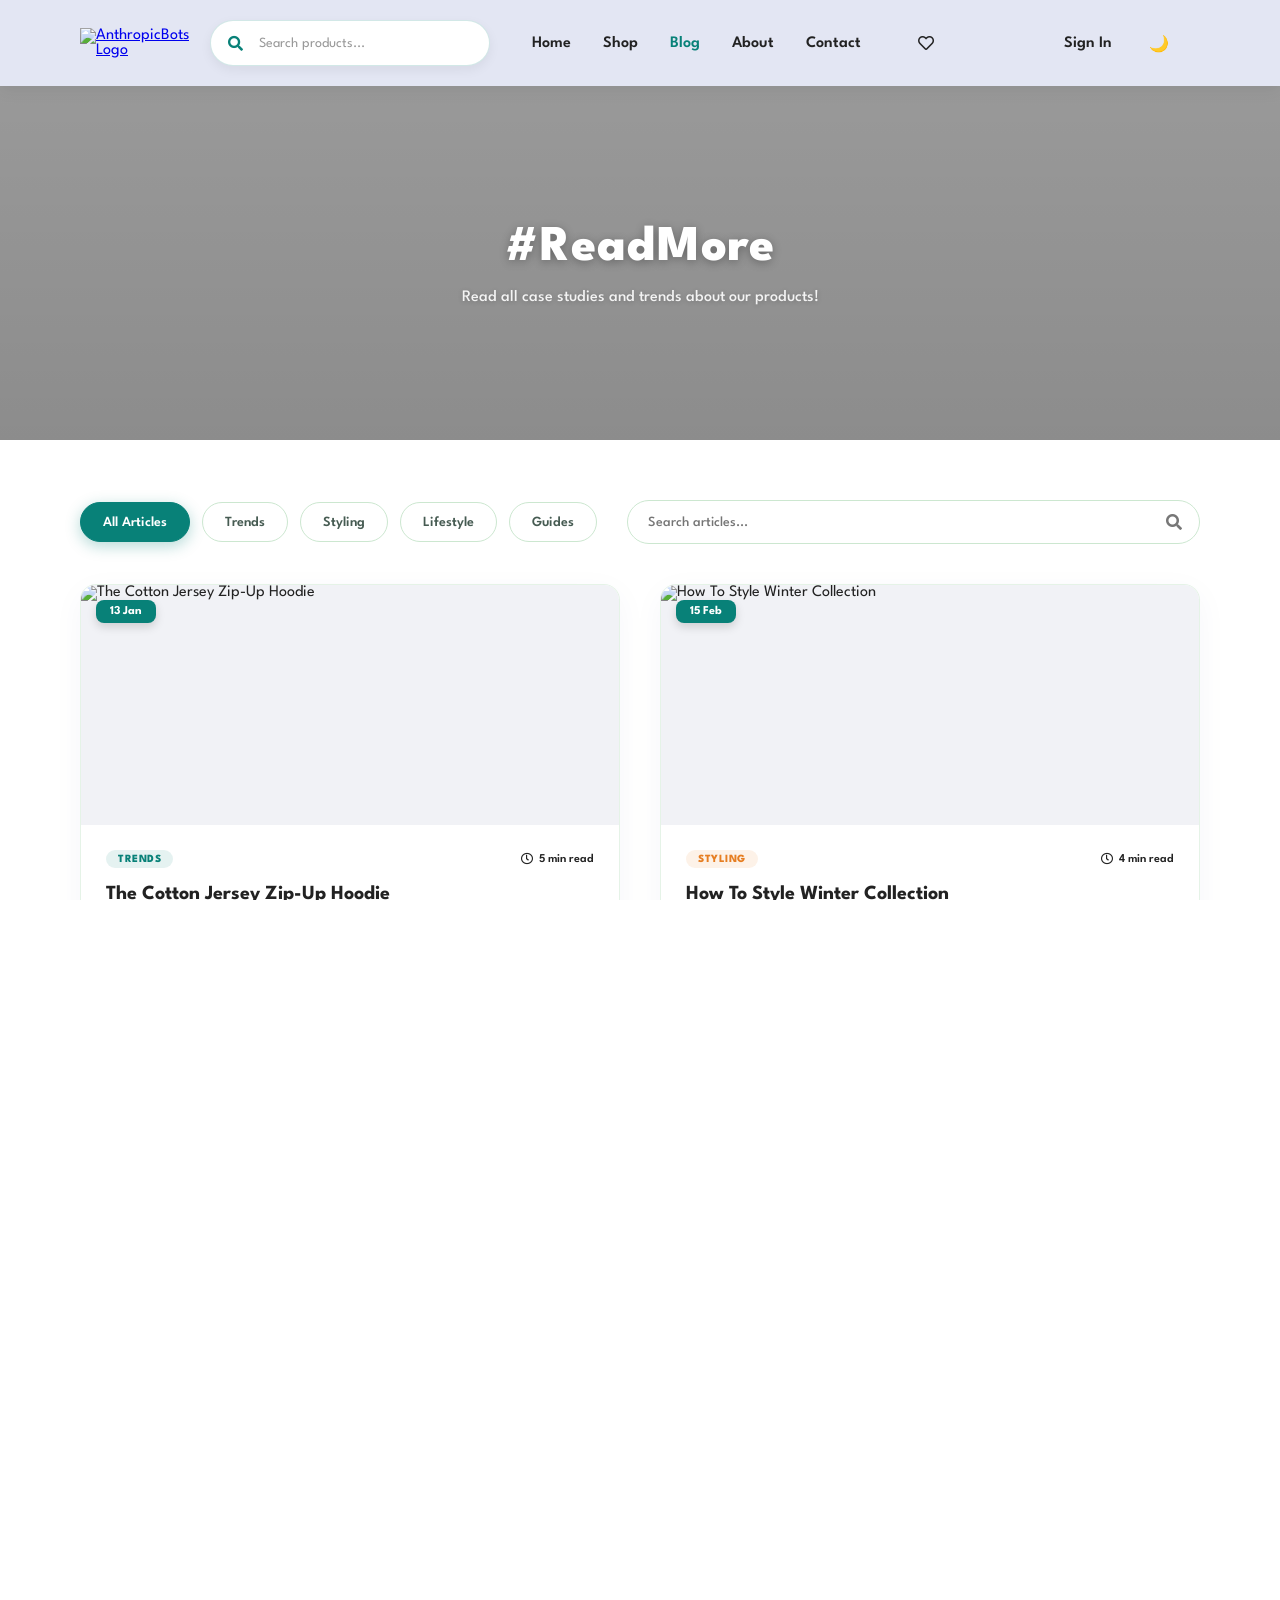
==== commit e1e05790: "Merge pull request #272 from devprashant19/fix/issue-5-blog-xss Fix potential stored XSS in blog.js" ====
--- a/frontend/blog.html
+++ b/frontend/blog.html
@@ -239,6 +239,8 @@
     <script defer src="scripts/components.js"></script>
 
     <!-- Blog Script -->
+    <!-- DOMPurify for XSS sanitization -->
+    <script src="https://cdnjs.cloudflare.com/ajax/libs/dompurify/3.0.6/purify.min.js"></script>
     <script defer src="scripts/blog.js"></script>
     <script defer src="scripts/ui.js"></script>
 </body>
--- a/frontend/styles/base.css
+++ b/frontend/styles/base.css
@@ -39,7 +39,7 @@
     color: #ffffff;
 }
 /* reset */
-*{
+*{   
     margin: 0;
     padding: 0;
     box-sizing: border-box;
@@ -60,7 +60,7 @@
 h2{
     font-size: 46px;
     line-height: 54px;
-    color: var(--text-dark);
+    color: var(--text-light);
 }
 
 /* added missing heading style */
@@ -209,7 +209,7 @@
 }
 body.dark-theme {
     --text-dark: #f8f6f6;
-    --text-light: #d1d1d1;
+    --text-light: #2c2b2b; 
     --bg-light: #1a1a1a;
     --white: #121212;
 
@@ -238,8 +238,13 @@
 body.dark-theme .form-group,
 body.dark-theme p,
 body.dark-theme a {
-    color: #ffffff;
-}
+    color: var(--text-dark); /*description index page visiblein dark mode*/
+}
+--------
+body.dark-theme h2 {
+    color: var(--text-dark);
+}
+-------
 body.dark-theme footer {
     background-color: #1a1a1a;
     color: #ffffff;
@@ -265,6 +270,15 @@
 body.dark-theme nav a,
 body.dark-theme .navbar a {
   color: #e0e0e0;
+}
+
+/* navbar count badges: keep the number readable in dark mode
+   (the nav-link color rule above must not bleed into the badge) */
+body.dark-theme #cart-badge,
+body.dark-theme #wishlist-badge,
+body.dark-theme #cart-count {
+  background-color: var(--primary-color) !important;
+  color: #ffffff !important;
 }
 
 /* Buttons in dark mode */
@@ -288,7 +302,7 @@
     border: 1px solid #333 !important;
 }
 body.dark-theme h3 {
-    color: #ffffff !important;
+    color: var(--text-dark) !important; /*making h3 visible in dark mode*/
 }
 body.dark-theme .toast-container,
 body.dark-theme .toast,
@@ -344,4 +358,8 @@
     background-color: #1e1e1e !important;
     border: 1px solid #333 !important;
     box-shadow: 0 4px 20px rgba(0, 0, 0, 0.6) !important;
+}
+/*Recommended For You title being visible in dark mode*/
+body.dark-theme #recommended h2 { 
+    color: #ffffff !important;
 }
--- a/frontend/styles/components.css
+++ b/frontend/styles/components.css
@@ -3,7 +3,7 @@
     position: fixed;
     top: 0;
     left: 0;
-    width: 99%;
+    width: 100%;
     display: flex;
     align-items: center;
     justify-content: space-between;
@@ -13,7 +13,34 @@
     z-index: 999;
 }
 
-
+.desktop-nav {
+    flex: 1;
+    display: flex;
+    align-items: center;
+}
+
+.nav-links {
+    flex: 1;
+    display: flex;
+    justify-content: center;
+    gap: 32px;
+    list-style: none;
+}
+
+.nav-actions {
+    display: flex;
+    align-items: center;
+    gap: 12px;
+    list-style: none;
+}
+
+.profile-wrapper {
+    margin-left: 50px;
+}
+
+.wishlist-link {
+    margin-left: 25px;
+} 
 
 html, body {
     overflow-x: hidden;
@@ -24,12 +51,31 @@
     height: auto;
 }
 
+
 .desktop-nav #navbar-links {
     display: flex;
-    align-items: center;
-    gap: 28px;
+    justify-content: center;
+    align-items: center;
+    gap: 32px;
     list-style: none;
 }
+
+.desktop-nav #navbar-links li a,
+.desktop-nav #navbar-links li button {
+    text-decoration: none;
+    color: #222;
+    font-weight: 600;
+    background: none;
+    border: none;
+    cursor: pointer;
+}
+
+.desktop-nav #navbar-links li a:hover,
+.desktop-nav #navbar-links li a.active {
+    color: #088178;
+}
+
+
 
 .desktop-nav #navbar-links li {
     position: relative;
@@ -134,17 +180,12 @@
     height: auto;
 }
 
-    /* Animate mobile menu slide-in smoothly */
-    #navbar-links {
-        will-change: transform;
-        transform: translateX(0);
-        transition: right 0.3s ease, transform 0.3s ease;
-    }
-
-
-    #mobile-menu-btn {
-        display: block;
-    }
+/* Animate mobile menu slide-in smoothly */
+#navbar-links {
+    will-change: transform;
+    transform: translateX(0);
+    transition: right 0.3s ease, transform 0.3s ease;
+}
 
 #mobile-close-btn:hover {
     background: #e9ecef;
@@ -271,7 +312,8 @@
     gap: 6px;
 }
 
-#cart-badge {
+#cart-badge,
+#wishlist-badge {
     background: var(--primary-color);
     color: white;
     font-size: 12px;
@@ -335,8 +377,6 @@
     color: var(--primary-color);
 }
 
-/* MOBILE MENU - Removed duplicate, keeping styles above */
-
 /* FOOTER */
 footer {
     display: flex;
@@ -502,9 +542,6 @@
 body.dark-theme .pro span {
   color: #e0e0e0;
 }
-/* ===========================
-   DARK MODE FIXES
-=========================== */
 
 /* Header */
 body.dark-theme #header {
@@ -572,20 +609,23 @@
   background-color: #2a2a2a;
   color: #ffffff;
 }
+
 /* Explore More button dark fix */
 body.dark-theme #banner button.normal {
     background-color: #1e1e1e ;
     color: #ffffff ;
     border: 1px solid #444 ;
 }
+
 body.dark-theme #header .logo-text,
 body.dark-theme #header a {
     color: #39a4d6 ;
-    filter: brightness(0) invert(1);
-}
+}
+
 body.dark-theme #header .logo {
     filter: brightness(0) invert(1) sepia(1) saturate(3) hue-rotate(175deg);
 }
+
 body.dark-theme .desktop-nav #navbar-links li a.active {
     border-bottom: none ;
     text-decoration: none ;
@@ -603,22 +643,121 @@
     padding: 5px ;
     box-shadow: none ;
 }
+
 body.dark-theme footer .logo {
     filter: invert(1) ;
 }
+
 body.dark-theme {
     --dropdown-bg: #0c0c0c;
     --shadow-soft: 0 4px 20px rgba(0, 0, 0, 0.6);
 }
+
 body.dark-theme #profile-dropdown a,
 body.dark-theme #profile-dropdown button{
     color: #ffffff !important;
     background-color: transparent !important;
 }
+
 /* Active nav link */
 #navbar-links a.active {
     font-weight: 600;
     color: #088178;
     border-bottom: 2px solid #088178;
     padding-bottom: 2px;
+}
+
+
+/* ===== Premium Navbar Search ===== */
+
+#header .search-container {
+    position: relative;
+    width: 280px;
+    margin-right: 16px;
+}
+
+#header .search-input {
+    width: 100%;
+    height: 46px;
+    padding: 0 18px 0 48px;
+    border: 1px solid rgba(8, 129, 120, .18);
+    border-radius: 50px;
+    background: #fff;
+    color: #222;
+    font-size: 14px;
+    outline: none;
+
+    transition: all .3s ease;
+
+    box-shadow:
+        0 4px 12px rgba(0, 0, 0, .06);
+}
+
+#header .search-input::placeholder {
+    color: #999;
+    font-size: 14px;
+}
+
+#header .search-icon {
+    position: absolute;
+    left: 18px;
+    top: 50%;
+    transform: translateY(-50%);
+    color: #088178;
+    font-size: 15px;
+    pointer-events: none;
+}
+
+#header .search-input:hover {
+    border-color: #088178;
+}
+
+#header .search-input:focus {
+    border-color: #088178;
+    box-shadow:
+        0 0 0 4px rgba(8, 129, 120, .12),
+        0 8px 20px rgba(8, 129, 120, .15);
+}
+
+/* keyboard accessibility */
+#header .search-input:focus-visible {
+    outline: none;
+}
+
+/* Suggestions dropdown */
+#header .suggestions-dropdown {
+    position: absolute;
+    top: 56px;
+    left: 0;
+    width: 100%;
+    background: #fff;
+    border-radius: 18px;
+    overflow: hidden;
+    box-shadow:
+        0 12px 30px rgba(0, 0, 0, .12);
+    z-index: 1000;
+}
+
+/* ===== Responsive ===== */
+
+@media(max-width:992px) {
+
+    #header .search-container {
+        width: 220px;
+    }
+
+}
+
+@media(max-width:768px) {
+
+    #header .search-container {
+        width: 60%;
+        margin: 15px;
+    }
+
+   #header .search-input {
+        height: 44px;
+        font-size: 13px;
+    }
+
 }
--- a/frontend/styles/hero.css
+++ b/frontend/styles/hero.css
@@ -8,7 +8,7 @@
     padding: 0 80px;
     display: flex;
     align-items: center;
-    justify-content: center;
+    justify-content: flex-start;
     overflow: hidden;
 }
 
@@ -41,7 +41,7 @@
     content: '';
     position: absolute;
     inset: 0;
-    background: rgba(4, 30, 66, 0.35);
+    background: linear-gradient(100deg, rgba(4,30,66,0.65) 0%, rgba(4,30,66,0.35) 45%, rgba(4,30,66,0.05) 75%);
     z-index: 1;
     pointer-events: none;
 }
@@ -54,7 +54,8 @@
     align-items: flex-start;
     justify-content: center;
     padding: 0;
-    max-width: 700px;
+    max-width: 560px;
+    gap: 4px;
 }
 
 #herotexts{
@@ -65,35 +66,75 @@
     justify-content: center;
     flex-wrap:wrap;
 }
+#hero h4{
+    color: rgba(255,255,255,0.85);
+    font-size: 0.95rem;
+    font-weight: 600;
+    letter-spacing: 2px;
+    text-transform: uppercase;
+    margin-bottom: 4px;
+}
 #hero h2{
-    font-size:2.5rem;
-    margin-bottom: 10px;
-    line-height: 1;
-}
-
+    color: #fff;
+    font-size: 2rem;
+    font-weight: 600;
+    margin-bottom: 6px;
+    line-height: 1.2;
+}
 #hero h1{
     color: var(--primary-color);
+    font-size: 3.4rem;
+    font-weight: 800;
+    line-height: 1.1;
+    margin-bottom: 14px;
+}
+#hero p{
+    color: rgba(255,255,255,0.88);
+    font-size: 1rem;
+    line-height: 1.6;
+    margin-bottom: 24px;
+    max-width: 480px;
+}
+.hero-ctas{
+    display: flex;
+    gap: 16px;
+}
+.hero-ctas .primary{
+    background: var(--primary-color);
+    color: #fff;
+    border: none;
+    padding: 14px 32px;
+    border-radius: 6px;
+    font-weight: 700;
+    font-size: 0.95rem;
+    cursor: pointer;
+    transition: var(--transition-fast);
+}
+.hero-ctas .primary:hover{
+    background: #066663;
+    transform: translateY(-2px);
+    box-shadow: 0 8px 20px rgba(8,129,120,0.35);
+}
+.hero-ctas .secondary{
+    background: transparent;
+    color: #fff;
+    border: 1.5px solid rgba(255,255,255,0.7);
+    padding: 14px 32px;
+    border-radius: 6px;
+    font-weight: 700;
+    font-size: 0.95rem;
+    cursor: pointer;
+    transition: var(--transition-fast);
+}
+.hero-ctas .secondary:hover{
+    background: rgba(255,255,255,0.12);
+    border-color: #fff;
+    transform: translateY(-2px);
 }
 body.dark-theme #hero h1 {
     color: #5ef0fa !important;
 }
 
-#hero button{
-    background-image: url("../assets/images/button.png");
-    background-color: transparent;
-    color: var(--primary-color);
-    border: 0;
-    padding: 14px 80px 14px 65px;
-    background-repeat: no-repeat;
-    cursor: pointer;
-    font-weight: 700;
-    font-size: 15px;
-    transition: var(--transition-fast);
-}
-
-#hero button:hover{
-    transform: translateY(-2px);
-}
 
 /* Subtle premium zoom on hero image load */
 #hero-slider .hero-slide.is-active{
@@ -533,33 +574,37 @@
         min-height: 520px;
         height: auto;
         margin-top: 70px;
-        padding: 40px 20px;
-        align-items: center;
+        padding: 40px 24px;
+        align-items: flex-start;
+        justify-content: center;
+    }
+    #hero-content{
+        max-width: 100%;
+    }
+    #hero h4{
+        font-size: 0.75rem;
     }
     #hero h1{
         font-size: 2rem;
         line-height: 1.15;
-        margin: 8px 0;
+        margin-bottom: 8px;
     }
     #hero p {
-        font-size: 0.9rem;
+        font-size: 0.85rem;
         line-height: 1.6;
-        margin: 15px 0;
-    }
-    #hero button{
-        font-size: 0.6rem;
-        padding: 0;
-        justify-content: center;
-        align-items: center;
-        width: 100px;
-        height: 20px;
-        font-weight: 600;
-        background-size: 100% 100%;
-        background-repeat: no-repeat;
-        background-position: center;
+        margin-bottom: 18px;
     }
     #hero h2{
-        font-size: 1.75rem;
+        font-size: 1.4rem;
+    }
+    .hero-ctas{
+        flex-wrap: wrap;
+        gap: 10px;
+    }
+    .hero-ctas .primary,
+    .hero-ctas .secondary{
+        padding: 11px 22px;
+        font-size: 0.85rem;
     }
 
     #feature{
@@ -649,6 +694,12 @@
 /* Hero section */
 body.dark-theme #hero h2 {
   color: #f0f0f0;
+}
+body.dark-theme #hero h4 {
+  color: rgba(255,255,255,0.75);
+}
+body.dark-theme #hero p {
+  color: rgba(255,255,255,0.8);
 }
 
 /* Banner text */
@@ -661,7 +712,6 @@
   color: #ffffff;
 }
 /* Hero background overlay for dark mode */
-/* Hero background overlay for dark mode */
 body.dark-theme #hero {
     background-color: rgba(0, 0, 0, 0.45); /* halka overlay */
     background-blend-mode: darken; /* multiply ki jagah darken */
@@ -679,10 +729,9 @@
 body.dark-theme .products-grid img {
     background-color: #2a2a2a ;
 }
-body.dark-theme #hero button {
-    color: #5bd1e0 ;
-    background-color: transparent ;
-    border: none ;
+body.dark-theme .hero-ctas .secondary {
+    border-color: rgba(255,255,255,0.5);
+    color: #fff;
 }
 body.dark-theme #feature .fe-box h6 {
     color: #0a0a0a ;
--- a/frontend/styles/product-card.css
+++ b/frontend/styles/product-card.css
@@ -0,0 +1,469 @@
+/* =============================
+product section
+============================= */
+#product1{
+    text-align: center;
+}
+
+/* product card */
+.pro{
+    width: 280px;
+    min-width: 250px;
+    padding: 12px;
+    border: 1px solid var(--border-light);
+    border-radius: 20px;
+    cursor: pointer;
+    box-shadow: 0 8px 20px rgba(0,0,0,0.06);
+    margin: 15px 0;
+    transition: var(--transition-fast);
+    position: relative;
+    overflow: hidden;
+    background: var(--white);
+
+    display: flex;
+    flex-direction: column;
+    justify-content: space-between;
+}
+
+#product1 .pro:hover,
+#new-arrivals .pro:hover,
+#recently-viewed .pro:hover{
+    transform: translateY(-10px);
+    box-shadow: 0 18px 35px rgba(0,0,0,0.12);
+}
+
+/* product images */
+.product-image-wrapper{
+    width: 100%;
+    height: 260px;
+    overflow: hidden;
+    border-radius: 16px;
+    background: #f5f5f5;
+    flex-shrink: 0;
+}
+
+.pro img{
+    width: 100%;
+    height: 260px;
+    object-fit: cover;
+    display: block;
+    border-radius: 16px;
+    transition: 0.35s ease-in-out;
+    background: #f5f5f5;
+}
+
+#product1 .pro:hover img,
+#new-arrivals .pro:hover img,
+#recently-viewed .pro:hover img{
+    transform: scale(1.03) rotate(0.7deg);
+}
+
+/* product description */
+.pro .des{
+    text-align: start;
+    padding: 14px 0;
+    flex-grow: 1;
+}
+
+.pro .des span{
+    color: #606063;
+    font-size: 12px;
+}
+
+.pro .des h5{
+    padding-top: 7px;
+    color: var(--text-dark);
+    font-size: 14px;
+}
+
+.pro .des i{
+    font-size: 12px;
+    color: rgb(243,181,25);
+}
+
+.pro .des h4{
+    padding-top: 7px;
+    font-size: 15px;
+    font-weight: 700;
+    color: var(--primary-color);
+}
+
+/* cart button */
+#product1 .pro .cart,
+#new-arrivals .pro .cart,
+#recently-viewed .pro .cart{
+    width: 42px;
+    height: 42px;
+    line-height: 42px;
+    border-radius: 50%;
+    background-color: #e8f6ea;
+    font-weight: 500;
+    color: var(--primary-color);
+    border: 1px solid var(--border-light);
+    position: absolute;
+    bottom: 20px;
+    right: 12px;
+    transition: var(--transition-fast);
+}
+
+#product1 .pro .cart:hover,
+#new-arrivals .pro .cart:hover,
+#recently-viewed .pro .cart:hover{
+    background: var(--primary-color);
+    color: var(--white);
+}
+
+/* product action buttons */
+.product-actions{
+    display: flex;
+    gap: 8px;
+    margin-top: 15px;
+    width: 100%;
+    align-items: center;
+}
+.product-actions .primary-action{
+    flex: 1;
+    border: none;
+    padding: 12px;
+    border-radius: 8px;
+    cursor: pointer;
+    text-align: center;
+    text-decoration: none;
+    background: var(--primary-color);
+    color: white;
+    transition: 0.3s ease;
+    font-size: 0.85rem;
+}
+.product-actions .icon-action{
+    flex: 0 0 auto;
+    width: 40px;
+    height: 40px;
+    border: 1px solid rgba(8,129,120,0.25);
+    border-radius: 8px;
+    cursor: pointer;
+    background: var(--white);
+    color: var(--primary-color);
+    display: flex;
+    align-items: center;
+    justify-content: center;
+    transition: 0.3s ease;
+    padding: 0;
+}
+.product-actions .icon-action:hover{
+    background: var(--primary-color);
+    color: var(--white);
+    transform: translateY(-2px);
+}
+
+/* product badge */
+.product-badge{
+    position: absolute;
+    top: 12px;
+    left: 12px;
+    background: var(--primary-color);
+    color: var(--white);
+    padding: 6px 12px;
+    border-radius: 30px;
+    font-size: 12px;
+    font-weight: 600;
+    z-index: 2;
+}
+
+/* recently viewed */
+#recently-viewed{
+    text-align: center;
+}
+
+/* product hover overlay */
+.product-overlay{
+    position: absolute;
+    inset: 0;
+    background: rgba(0,0,0,0.4);
+    opacity: 0;
+    visibility: hidden;
+    transition: var(--transition-fast);
+    display: flex;
+    align-items: center;
+    justify-content: center;
+}
+
+.pro:hover .product-overlay{
+    opacity: 1;
+    visibility: visible;
+}
+
+/* responsive layout */
+@media(max-width:477px){
+
+    .products-grid{
+        justify-content: center;
+    }
+
+    .products-grid .pro{
+        width: 100%;
+        max-width: 320px;
+    }
+
+.product-actions{
+        flex-wrap: wrap;
+    }
+    .product-actions .primary-action{
+        flex: 1 1 calc(50% - 4px);
+    }
+}
+.product-actions .primary-action:hover{
+    opacity: 0.9;
+    transform: translateY(-2px);
+}
+
+/* products grid */
+.products-grid{
+    width: 100%;
+    display: flex;
+    flex-wrap: wrap;
+    gap: 20px;
+    justify-content: flex-start;
+    align-items: stretch;
+}
+
+.products-grid .pro{
+    flex: 0 0 280px;
+}
+body.dark-theme .pro {
+    background-color: #1e1e1e;
+    border: 1px solid #333 ;
+}
+
+body.dark-theme .pro img {
+    background-color: #2a2a2a;
+}
+
+body.dark-theme .pro .des h5,
+body.dark-theme .pro .des h4,
+body.dark-theme .pro .des span,
+body.dark-theme .pro .des p {
+    color: #e0e0e0 ;
+}
+/* Missing dark mode fixes */
+body.dark-theme .product-image-wrapper {
+    background: #2a2a2a;
+}
+
+body.dark-theme #product1 .pro .cart,
+body.dark-theme #new-arrivals .pro .cart,
+body.dark-theme #recently-viewed .pro .cart {
+    background-color: #2a2a2a;
+    border-color: #444;
+    color: #088178;
+}
+
+body.dark-theme #product1 .pro .cart:hover,
+body.dark-theme #new-arrivals .pro .cart:hover,
+body.dark-theme #recently-viewed .pro .cart:hover {
+    background: #088178;
+    color: #ffffff;
+}
+
+body.dark-theme .pro .des span {
+    color: #aaaaaa;
+}
+
+body.dark-theme .pro .des i {
+    color: rgb(243, 181, 25);
+}
+/* Syling for men's and women's section  */
+.quantity-controller {
+    display:flex !important;
+    align-items: center;
+    justify-content: center;
+    background-color: #088178;
+    border-radius: 4px;
+    padding: 10px 15px;
+    min-width: 120px;
+    transition: all 0.3s ease;
+}
+
+.qty-text{
+    color: #ffffff !important;
+    font-weight: 600;
+    font-size: 14ox;
+    margin: 0 15px;
+    user-select: none;
+}
+
+.qty-btn{
+    background: transparent !important;
+    border: none !important;
+    color: #ffffff !important;
+    cursor: pointer;
+    font-size: 14px;
+    display: inline-flex;
+    align-items: center;
+    justify-content: center;
+    padding: 0 5px;
+}
+
+.quantity-controller .hidden {
+    display: none !important;
+}
+/* Buy1Get1Badge */
+#product-container .pro{
+    position: relative !important;
+}
+.bogo-badge {
+    position: absolute;
+    top: 0;
+    left: 0;
+    background-color: #d9534f;
+    color: #ffffff;
+    font-size: 10px;
+    font-weight: 700;
+    text-transform: uppercase;
+    padding: 6px 8px;
+    z-index: 10;
+    border-radius: 4px 0 8px 0;
+    letter-spacing: 0.5px;
+    line-height: 1.3;
+    box-shadow: 1px 1px 4px rgba(0,0,0,0.15);
+    text-align: center;
+}
+/* ==========================================================================
+   #HOW-IT-WORKS SECTION - COMPLETE POLISHED CSS WITH TRANSITIONS
+   ========================================================================== */
+
+#how-it-works {
+    text-align: center;
+    padding: 40px 20px;
+    background-color: #ffffff; 
+    width: 100%;
+    box-sizing: border-box;
+}
+
+#how-it-works h5 {
+    font-size: 14px;
+    font-weight: 700;
+    letter-spacing: 1px;
+    color: #333;
+    text-transform: uppercase;
+    margin-bottom: 25px;
+}
+
+.steps-container {
+    display: grid;
+    grid-template-columns: repeat(3, 1fr); 
+    gap: 20px;
+    max-width: 1200px;
+    margin: 0 auto;
+    width: 100%;
+    box-sizing: border-box;
+}
+
+
+.step-box {
+    display: flex;
+    flex-direction: row; 
+    align-items: center; 
+    justify-content: flex-start; 
+    background: #ffffff;
+    border: 1px solid #e2e8f0; /* Soft solid border matching your preview */
+    padding: 20px 15px;
+    border-radius: 12px; /* Smooth rounded premium corners */
+    box-shadow: 0 2px 8px rgba(0, 0, 0, 0.04); /* Light subtle elevation */
+    box-sizing: border-box;
+    cursor: pointer;
+    
+    /* Engine for all animations (Glow, lift-up, borders) */
+    transition: all 0.3s ease-in-out; 
+}
+
+/* --- BASE ICON CIRCLE SETUP (With hover-out transition handler) --- */
+.icon-wrapper {
+    font-size: 20px;
+    width: 50px;
+    height: 50px;
+    display: flex;
+    align-items: center;
+    justify-content: center;
+    border-radius: 50%; /* Keeps it perfectly circular */
+    margin-right: 15px; 
+    flex-shrink: 0; 
+    
+    transition: transform 0.2s ease-in-out; 
+}
+
+/* --- DYNAMIC STATIC COLORS (As per your UI specifications) --- */
+
+/* Step 1: Soft Brown/Orange Tint */
+.steps-container .step-box:nth-child(1) .icon-wrapper {
+    background-color: #fdf2e9; 
+    color: #b76e43; 
+}
+
+/* Step 2: Soft Blue Tint */
+.steps-container .step-box:nth-child(2) .icon-wrapper {
+    background-color: #e0f2fe; 
+    color: #0284c7; 
+}
+
+/* Step 3: Soft Green Tint */
+.steps-container .step-box:nth-child(3) .icon-wrapper {
+    background-color: #dcfce7; 
+    color: #16a34a; 
+}
+
+/* --- TYPOGRAPHY DETAILS --- */
+.step-details {
+    text-align: left;
+}
+
+.step-details h3 {
+    font-size: 14px;
+    font-weight: 700;
+    color: #1a202c;
+    margin: 0 0 4px 0;
+}
+
+.step-details p {
+    font-size: 11.5px;
+    color: #718096;
+    margin: 0;
+    line-height: 1.4;
+}
+
+/* ==========================================================================
+   HOVER INTERACTIONS ENGINE (Floating & Distinct Glow effects)
+   ========================================================================== */
+
+/* Cards float slightly up on hover */
+.step-box:hover {
+    transform: translateY(-5px); 
+    border-color: #cbd5e1; 
+}
+
+/* Step 1 Hover: Soft Brown/Orange Shadow Glow */
+.steps-container .step-box:nth-child(1):hover {
+    box-shadow: 0 10px 20px rgba(183, 110, 67, 0.15); 
+}
+
+/* Step 2 Hover: Soft Blue Shadow Glow */
+.steps-container .step-box:nth-child(2):hover {
+    box-shadow: 0 10px 20px rgba(2, 132, 199, 0.18); 
+}
+
+/* Step 3 Hover: Soft Green Shadow Glow */
+.steps-container .step-box:nth-child(3):hover {
+    box-shadow: 0 10px 20px rgba(22, 163, 74, 0.15); 
+}
+
+/* Inner Icon Micro-interaction scales up subtly on card hover */
+.step-box:hover .icon-wrapper {
+    transform: scale(1.08);
+}
+
+/* --- RESPONSIVE FALLBACK (For Small Tablets and Mobile Views) --- */
+@media (max-width: 900px) {
+    .steps-container {
+        grid-template-columns: 1fr; /* Rows wrap cleanly into single column stack */
+        gap: 15px;
+    }
+}
--- a/frontend/styles/style.css
+++ b/frontend/styles/style.css
@@ -1,6 +1,4 @@
-/* =============================
-product controls
-============================= */
+/* product controls */
 .product-controls{
     width: 100%;
     display: flex;
@@ -41,10 +39,66 @@
     cursor: pointer;
     background: var(--white);
 }
+.banner-btn {
+    margin-top: 20px;
+    border: 1px solid rgba(255, 255, 255, .3);
+    background: rgba(255, 255, 255, .08);
+    backdrop-filter: blur(15px);
+    -webkit-backdrop-filter: blur(15px);
+    border-radius: 14px;
+    overflow: hidden;
+    cursor: pointer;
+    position: relative;
+    transition: all .4s ease;
+    box-shadow: 0 8px 25px rgba(0, 0, 0, .15);
+}
 
-/* =============================
-responsive layout
-============================= */
+.banner-btn a {
+    display: flex;
+    align-items: center;
+    justify-content: center;
+    gap: 10px;
+    padding: 16px 34px;
+    color: #fff;
+    text-decoration: none;
+    font-size: 15px;
+    font-weight: 600;
+    letter-spacing: .8px;
+    transition: .4s;
+}
+
+.banner-btn::before {
+    content: "";
+    position: absolute;
+    inset: 0;
+    background: linear-gradient(135deg,
+            rgba(255, 255, 255, .25),
+            rgba(255, 255, 255, .05));
+    opacity: 0;
+    transition: .4s;
+}
+
+.banner-btn:hover::before {
+    opacity: 1;
+}
+
+.banner-btn:hover {
+    transform: translateY(-5px);
+    border-color: #088178;
+    box-shadow: 0 15px 35px rgba(8, 129, 120, .3);
+}
+
+.banner-btn:active {
+    transform: scale(.97);
+}
+.banner-btn:focus,
+.banner-btn:focus-visible {
+    outline: 3px solid #7fffd4;
+    outline-offset: 4px;
+    box-shadow:
+        0 0 0 5px rgba(8, 129, 120, .25);
+}
+/* responsive layout */
 @media(max-width:1024px){
     .product-controls{
         flex-wrap: wrap;
@@ -52,7 +106,6 @@
 }
 
 @media(max-width:799px){
-
     .product-controls{
         flex-direction: column;
         align-items: stretch;
@@ -66,10 +119,6 @@
         width: 100%;
     }
 }
-
-/* =============================
-homepage product grid fix
-============================= */
 
 #product1 .pro-container,
 #new-arrivals .pro-container,
@@ -107,7 +156,6 @@
 }
 
 @media(max-width:799px){
-
     #product1 .pro,
     #new-arrivals .pro,
     #recently-viewed .pro{
@@ -116,11 +164,28 @@
 }
 
 @media(max-width:477px){
-
     #product1 .pro,
     #new-arrivals .pro,
     #recently-viewed .pro{
         flex: 0 0 100%;
         max-width: 100%;
     }
-}+}
+
+@media(max-width:768px) {
+
+    .banner-btn a {
+        padding: 14px 24px;
+        font-size: 14px;
+    }
+
+}
+
+@media(max-width:480px) {
+
+    .banner-btn a {
+        padding: 12px 20px;
+        font-size: 13px;
+    }
+
+}
--- a/frontend/styles/blog.css
+++ b/frontend/styles/blog.css
@@ -228,7 +228,7 @@
 }
 
 .read-time {
-    color: var(--text-light);
+    color: var(--text-dark); /*making read-time visible in dark mode*/
     font-weight: 600;
     font-size: 12px;
     display: flex;
@@ -420,7 +420,7 @@
     gap: 15px;
     align-items: center;
     font-size: 13px;
-    color: var(--text-light);
+    color: var(--text-dark); /*making modal-meta visible in dark mode*/
     margin-bottom: 15px;
     font-weight: 600;
 }
@@ -463,9 +463,9 @@
     font-size: 15px;
 }
 
-.author-title {
+.author-title { 
     font-size: 13px;
-    color: var(--text-light);
+    color: var(--text-dark); /*making author-title visible in dark mode*/
     font-weight: 500;
 }
 
